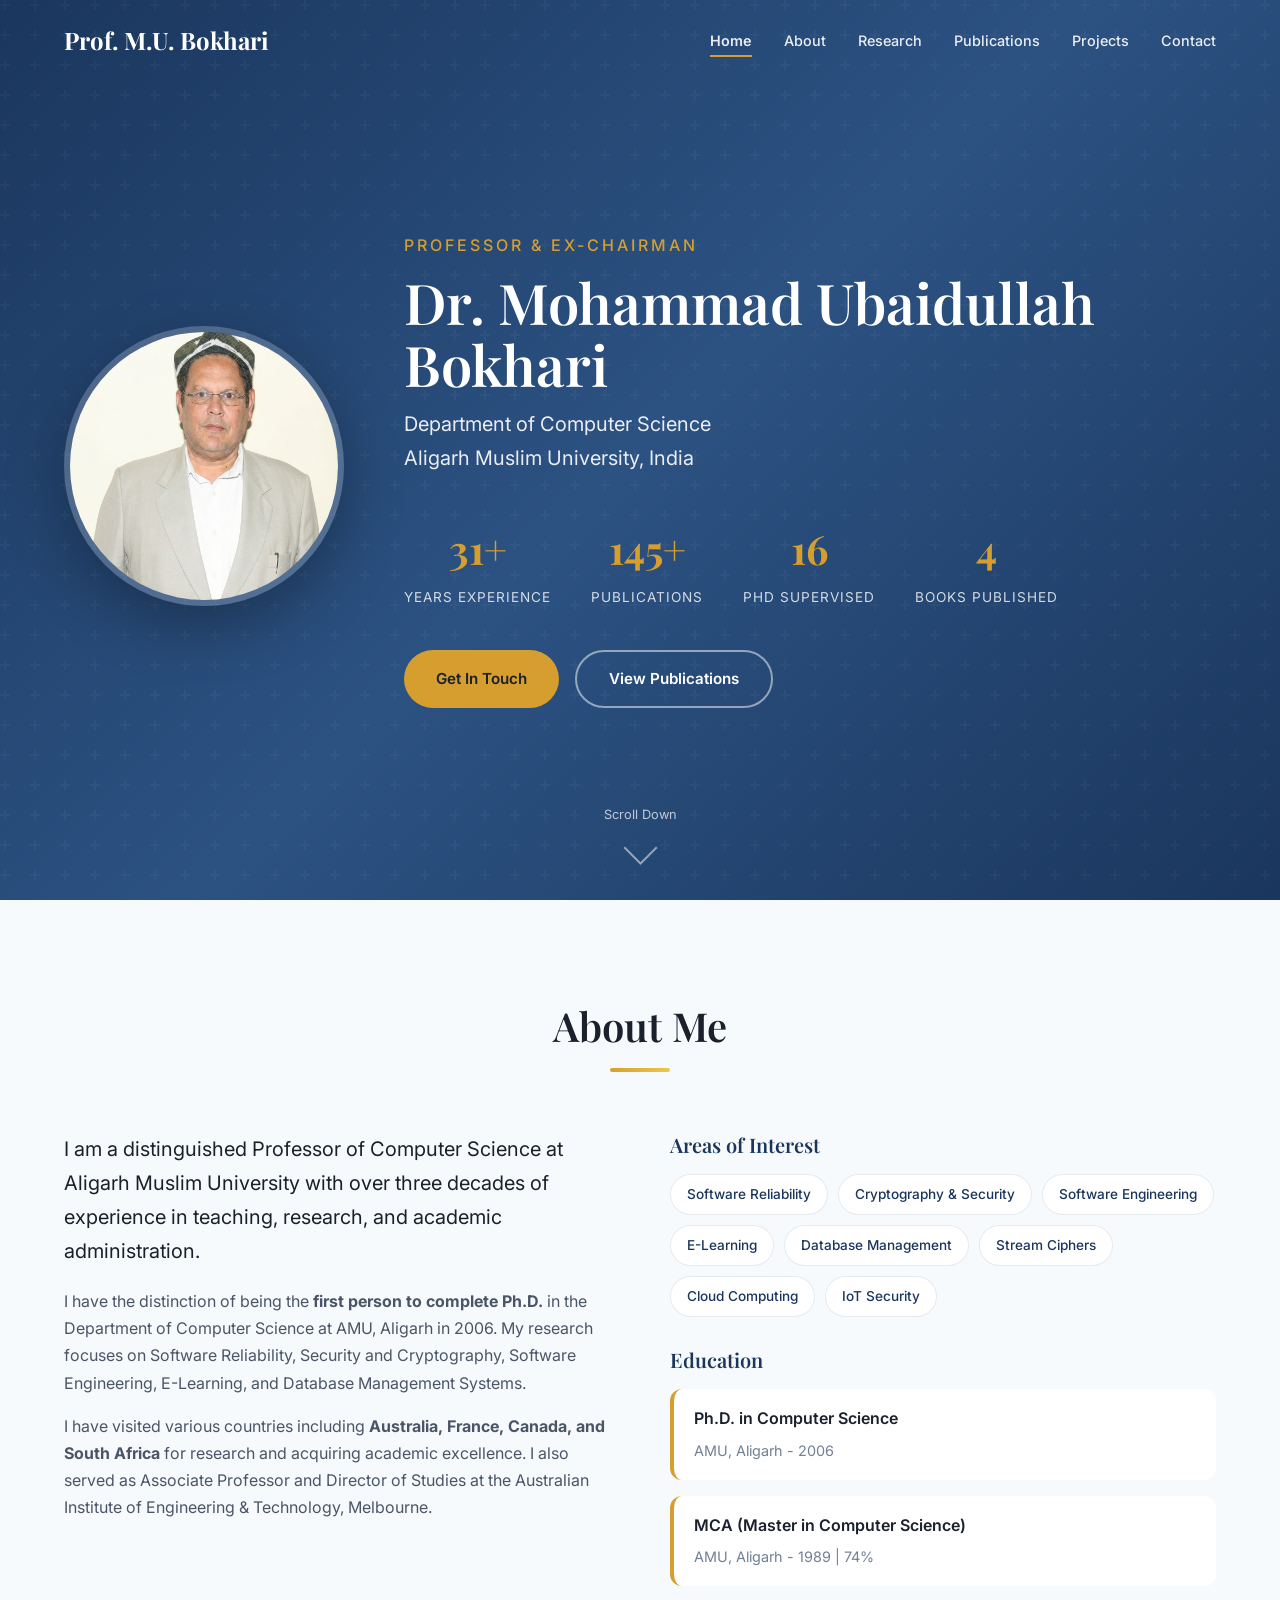
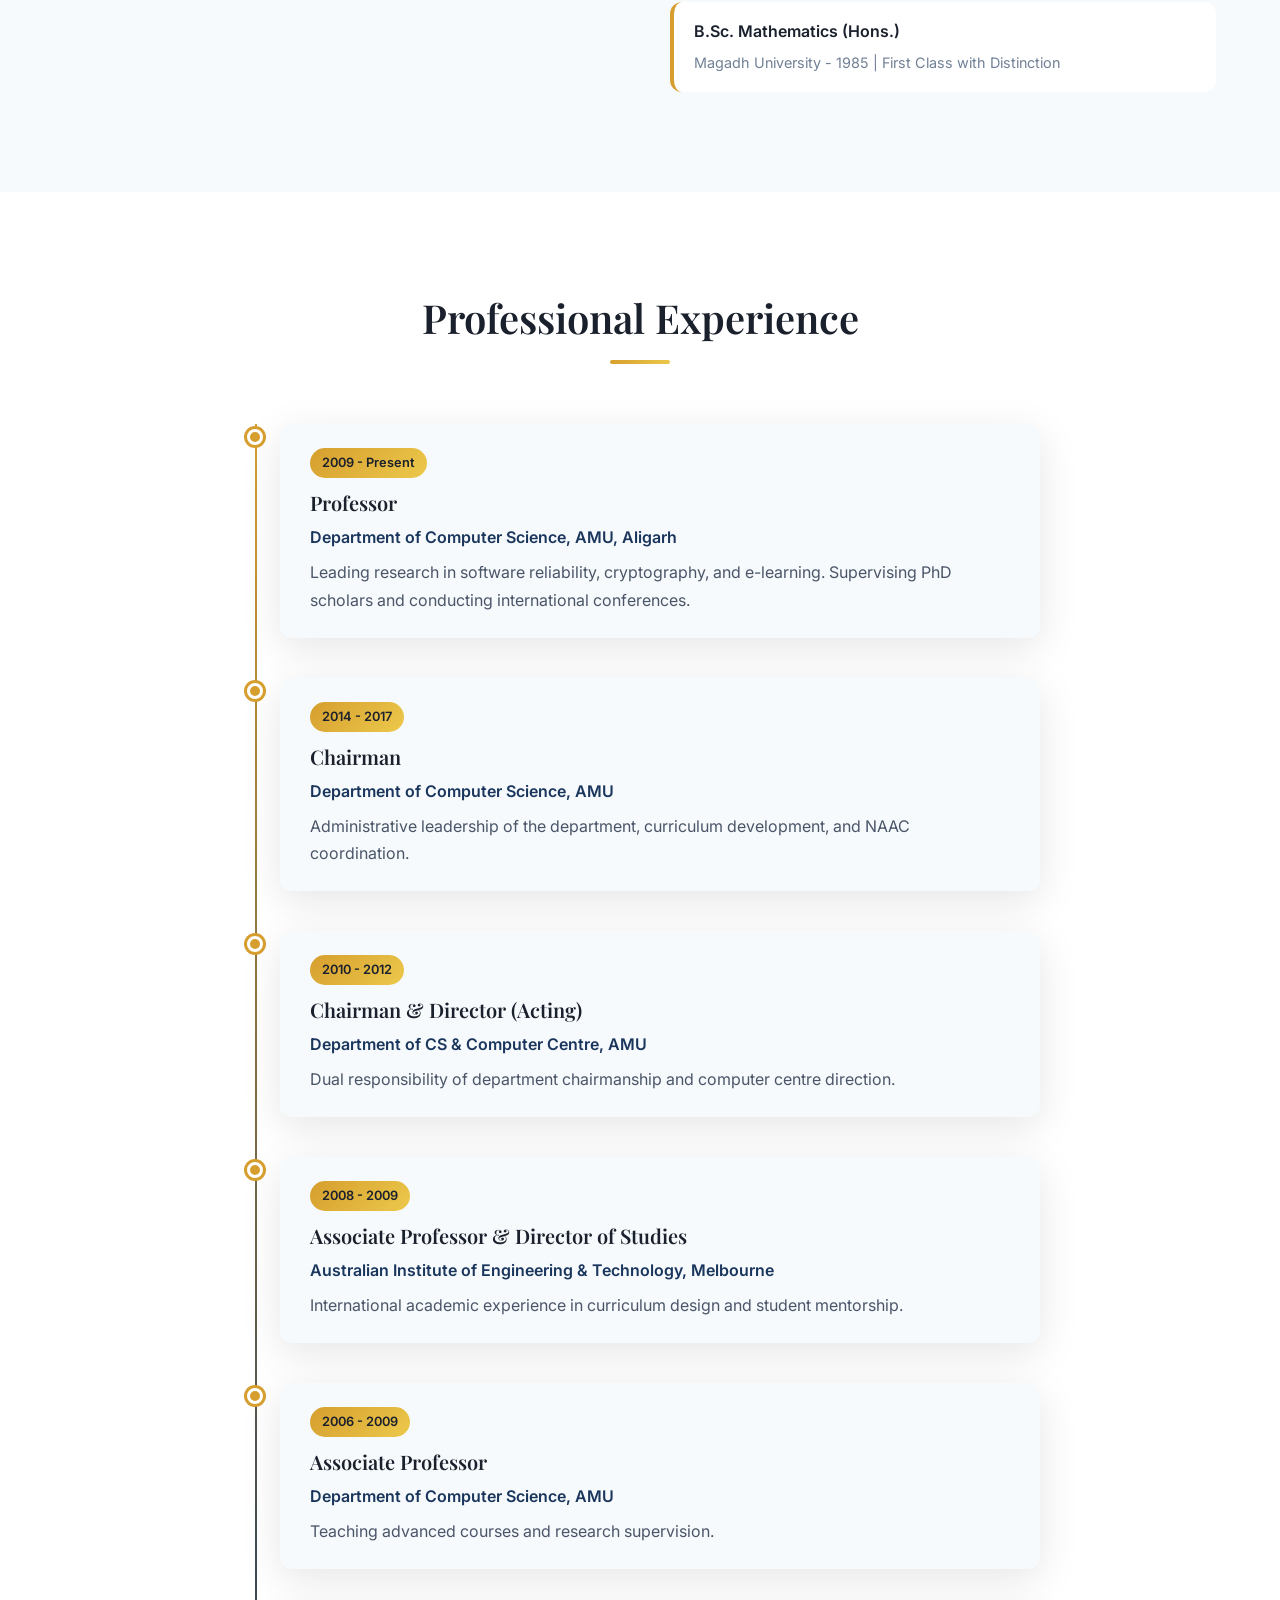
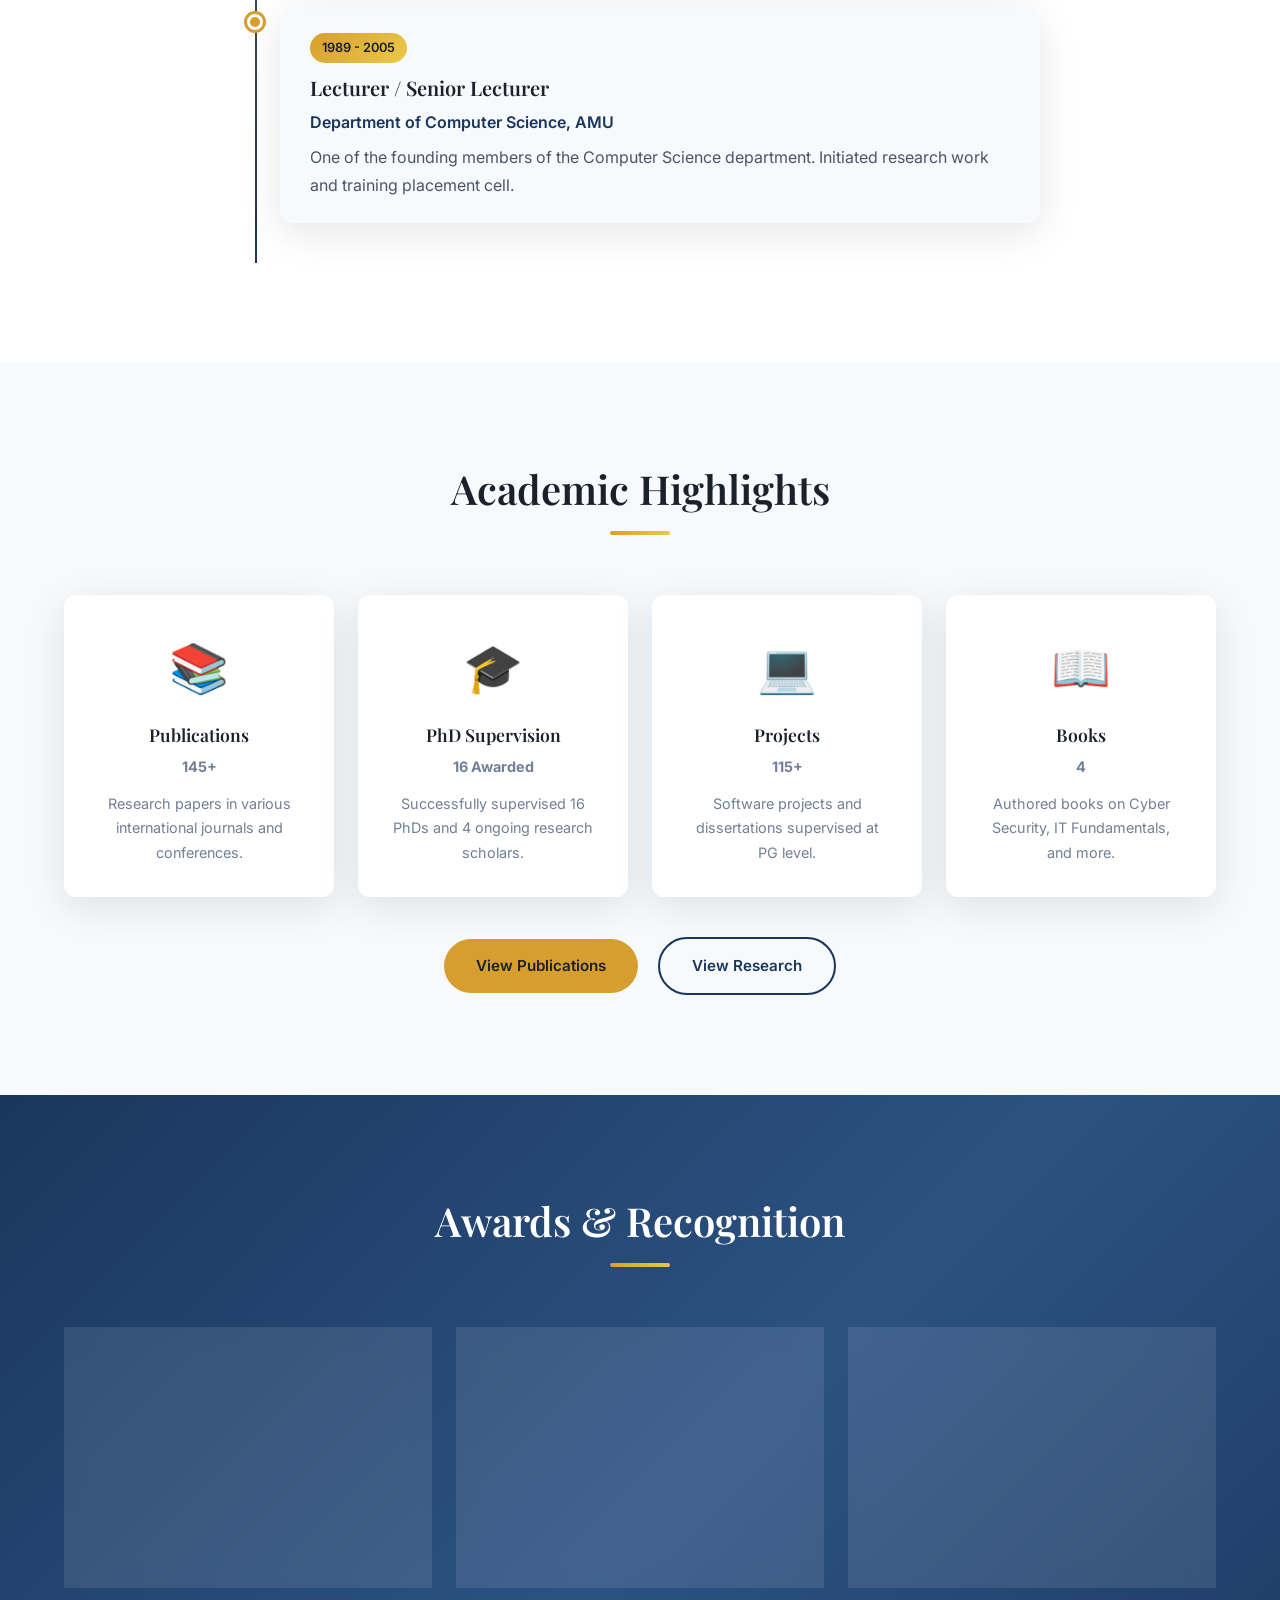
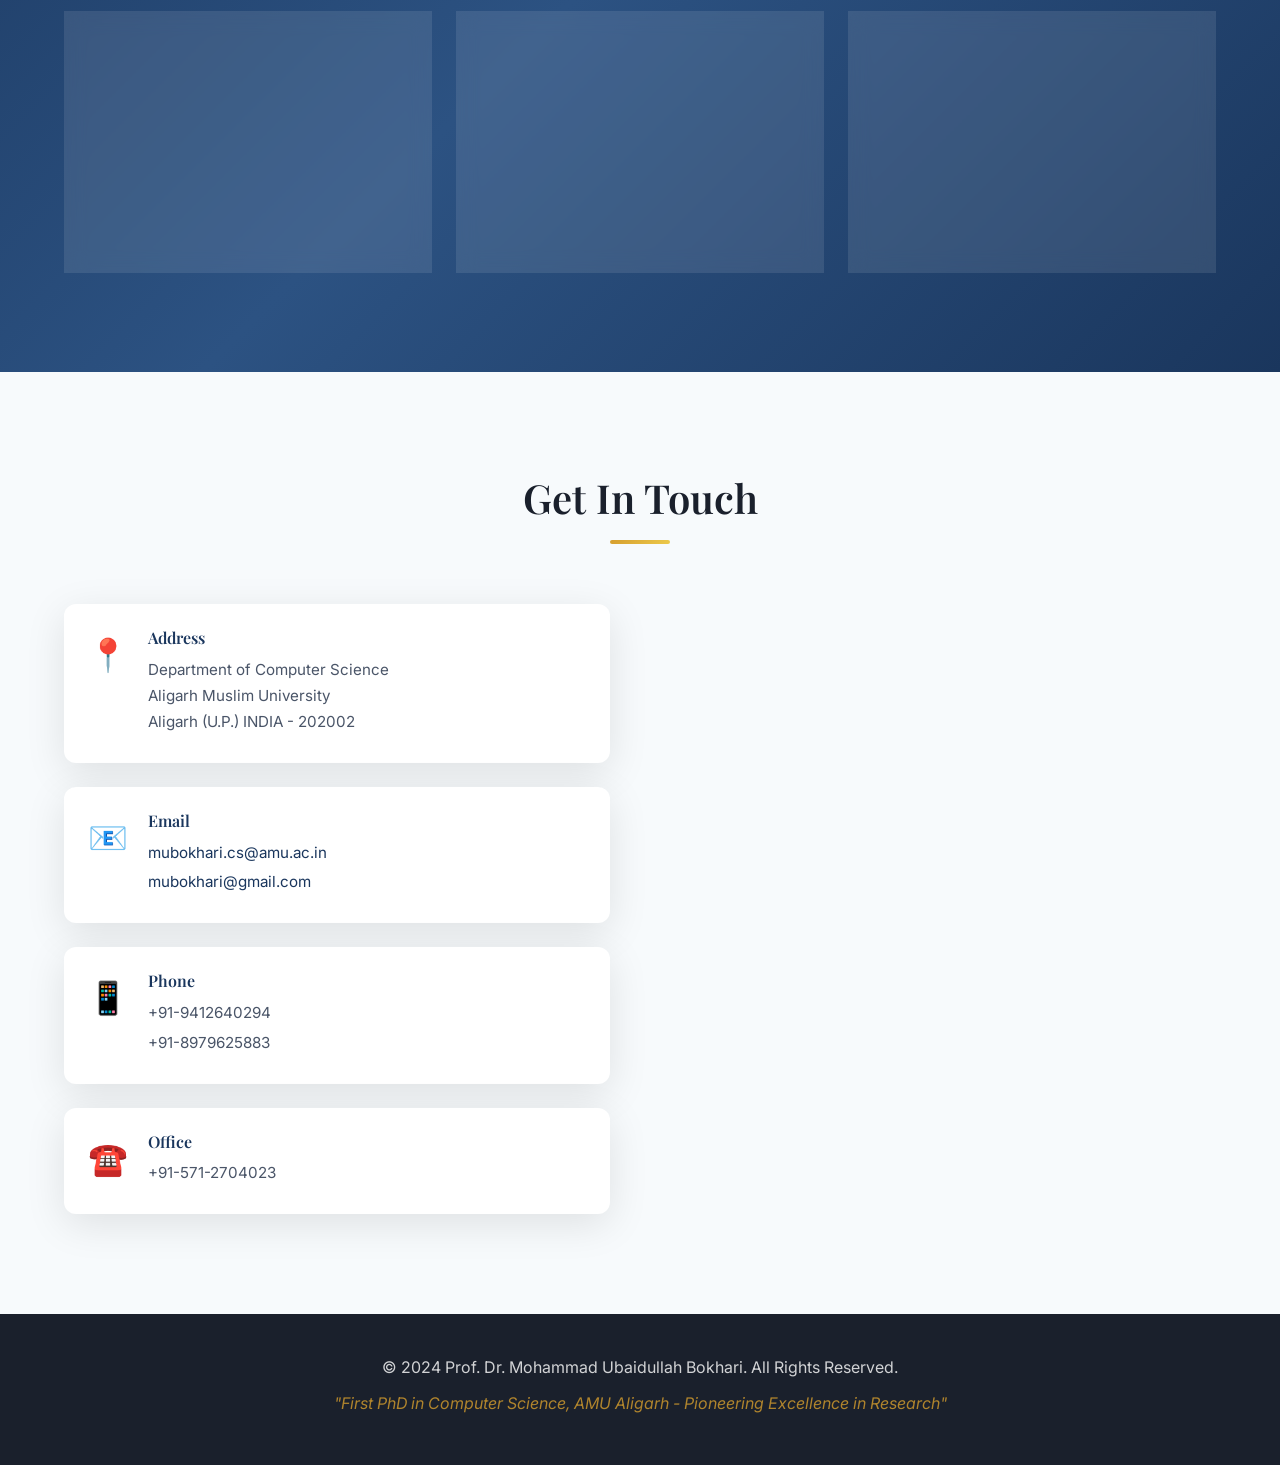
==== index.html @ 4b9051bb "Portflio" ====
<!DOCTYPE html>
<html lang="en">

<head>
    <meta charset="UTF-8">
    <meta name="viewport" content="width=device-width, initial-scale=1.0">
    <title>Prof. Dr. Mohammad Ubaidullah Bokhari | Professor of Computer Science</title>
    <meta name="description"
        content="Portfolio of Prof. Dr. Mohammad Ubaidullah Bokhari - Professor at Department of Computer Science, AMU, Aligarh with 31+ years of experience in academia and research.">
    <link rel="preconnect" href="https://fonts.googleapis.com">
    <link rel="preconnect" href="https://fonts.gstatic.com" crossorigin>
    <link
        href="https://fonts.googleapis.com/css2?family=Playfair+Display:wght@400;600;700&family=Inter:wght@300;400;500;600&display=swap"
        rel="stylesheet">
    <link rel="stylesheet" href="style.css">
</head>

<body>
    <!-- Navigation -->
    <nav class="navbar">
        <div class="nav-container">
            <a href="#home" class="nav-logo">Prof. M.U. Bokhari</a>
            <button class="nav-toggle" aria-label="Toggle navigation">
                <span></span>
                <span></span>
                <span></span>
            </button>
            <ul class="nav-menu">
                <li><a href="#home" class="active">Home</a></li>
                <li><a href="#about">About</a></li>
                <li><a href="research.html">Research</a></li>
                <li><a href="publications.html">Publications</a></li>
                <li><a href="projects.html">Projects</a></li>
                <li><a href="#contact">Contact</a></li>
            </ul>
        </div>
    </nav>

    <!-- Hero Section -->
    <section id="home" class="hero">
        <div class="hero-bg"></div>
        <div class="hero-content">
            <div class="hero-image">
                <img src="profilepic.png" alt="Prof. Dr. Mohammad Ubaidullah Bokhari">
            </div>
            <div class="hero-text">
                <p class="hero-subtitle">Professor & Ex-Chairman</p>
                <h1 class="hero-title">Dr. Mohammad Ubaidullah Bokhari</h1>
                <p class="hero-position">Department of Computer Science<br>Aligarh Muslim University, India</p>
                <div class="hero-stats">
                    <div class="stat">
                        <span class="stat-number">31+</span>
                        <span class="stat-label">Years Experience</span>
                    </div>
                    <div class="stat">
                        <span class="stat-number">145+</span>
                        <span class="stat-label">Publications</span>
                    </div>
                    <div class="stat">
                        <span class="stat-number">16</span>
                        <span class="stat-label">PhD Supervised</span>
                    </div>
                    <div class="stat">
                        <span class="stat-number">4</span>
                        <span class="stat-label">Books Published</span>
                    </div>
                </div>
                <div class="hero-buttons">
                    <a href="#contact" class="btn btn-primary">Get In Touch</a>
                    <a href="publications.html" class="btn btn-secondary">View Publications</a>
                </div>
            </div>
        </div>
        <div class="scroll-indicator">
            <span>Scroll Down</span>
            <div class="scroll-arrow"></div>
        </div>
    </section>

    <!-- About Section -->
    <section id="about" class="section about">
        <div class="container">
            <h2 class="section-title">About Me</h2>
            <div class="about-content">
                <div class="about-text">
                    <p class="lead">I am a distinguished Professor of Computer Science at Aligarh Muslim University with
                        over three decades of experience in teaching, research, and academic administration.</p>
                    <p>I have the distinction of being the <strong>first person to complete Ph.D.</strong> in the
                        Department of Computer Science at AMU, Aligarh in 2006. My research focuses on Software
                        Reliability, Security and Cryptography, Software Engineering, E-Learning, and Database
                        Management Systems.</p>
                    <p>I have visited various countries including <strong>Australia, France, Canada, and South
                            Africa</strong> for research and acquiring academic excellence. I also served as Associate
                        Professor and Director of Studies at the Australian Institute of Engineering & Technology,
                        Melbourne.</p>
                </div>
                <div class="about-details">
                    <h3>Areas of Interest</h3>
                    <div class="interests">
                        <span class="interest-tag">Software Reliability</span>
                        <span class="interest-tag">Cryptography & Security</span>
                        <span class="interest-tag">Software Engineering</span>
                        <span class="interest-tag">E-Learning</span>
                        <span class="interest-tag">Database Management</span>
                        <span class="interest-tag">Stream Ciphers</span>
                        <span class="interest-tag">Cloud Computing</span>
                        <span class="interest-tag">IoT Security</span>
                    </div>
                    <h3>Education</h3>
                    <div class="education-list">
                        <div class="education-item">
                            <span class="degree">Ph.D. in Computer Science</span>
                            <span class="institution">AMU, Aligarh - 2006</span>
                        </div>
                        <div class="education-item">
                            <span class="degree">MCA (Master in Computer Science)</span>
                            <span class="institution">AMU, Aligarh - 1989 | 74%</span>
                        </div>
                        <div class="education-item">
                            <span class="degree">B.Sc. Mathematics (Hons.)</span>
                            <span class="institution">Magadh University - 1985 | First Class with Distinction</span>
                        </div>
                    </div>
                </div>
            </div>
        </div>
    </section>

    <!-- Experience Section -->
    <section id="experience" class="section experience">
        <div class="container">
            <h2 class="section-title">Professional Experience</h2>
            <div class="timeline">
                <div class="timeline-item">
                    <div class="timeline-marker"></div>
                    <div class="timeline-content">
                        <span class="timeline-date">2009 - Present</span>
                        <h3>Professor</h3>
                        <p class="timeline-place">Department of Computer Science, AMU, Aligarh</p>
                        <p>Leading research in software reliability, cryptography, and e-learning. Supervising PhD
                            scholars and conducting international conferences.</p>
                    </div>
                </div>
                <div class="timeline-item">
                    <div class="timeline-marker"></div>
                    <div class="timeline-content">
                        <span class="timeline-date">2014 - 2017</span>
                        <h3>Chairman</h3>
                        <p class="timeline-place">Department of Computer Science, AMU</p>
                        <p>Administrative leadership of the department, curriculum development, and NAAC coordination.
                        </p>
                    </div>
                </div>
                <div class="timeline-item">
                    <div class="timeline-marker"></div>
                    <div class="timeline-content">
                        <span class="timeline-date">2010 - 2012</span>
                        <h3>Chairman & Director (Acting)</h3>
                        <p class="timeline-place">Department of CS & Computer Centre, AMU</p>
                        <p>Dual responsibility of department chairmanship and computer centre direction.</p>
                    </div>
                </div>
                <div class="timeline-item">
                    <div class="timeline-marker"></div>
                    <div class="timeline-content">
                        <span class="timeline-date">2008 - 2009</span>
                        <h3>Associate Professor & Director of Studies</h3>
                        <p class="timeline-place">Australian Institute of Engineering & Technology, Melbourne</p>
                        <p>International academic experience in curriculum design and student mentorship.</p>
                    </div>
                </div>
                <div class="timeline-item">
                    <div class="timeline-marker"></div>
                    <div class="timeline-content">
                        <span class="timeline-date">2006 - 2009</span>
                        <h3>Associate Professor</h3>
                        <p class="timeline-place">Department of Computer Science, AMU</p>
                        <p>Teaching advanced courses and research supervision.</p>
                    </div>
                </div>
                <div class="timeline-item">
                    <div class="timeline-marker"></div>
                    <div class="timeline-content">
                        <span class="timeline-date">1989 - 2005</span>
                        <h3>Lecturer / Senior Lecturer</h3>
                        <p class="timeline-place">Department of Computer Science, AMU</p>
                        <p>One of the founding members of the Computer Science department. Initiated research work and
                            training placement cell.</p>
                    </div>
                </div>
            </div>
        </div>
    </section>

    <!-- Highlights Section (Replaces full Research/Publications) -->
    <section class="section" style="background: var(--light);">
        <div class="container">
            <h2 class="section-title">Academic Highlights</h2>
            <div class="research-grid">
                <a href="publications.html" class="research-card">
                    <div class="research-icon">📚</div>
                    <h3>Publications</h3>
                    <p class="research-number">145+</p>
                    <p>Research papers in various international journals and conferences.</p>
                </a>
                <a href="research.html" class="research-card">
                    <div class="research-icon">🎓</div>
                    <h3>PhD Supervision</h3>
                    <p class="research-number">16 Awarded</p>
                    <p>Successfully supervised 16 PhDs and 4 ongoing research scholars.</p>
                </a>
                <a href="projects.html" class="research-card">
                    <div class="research-icon">💻</div>
                    <h3>Projects</h3>
                    <p class="research-number">115+</p>
                    <p>Software projects and dissertations supervised at PG level.</p>
                </a>
                <a href="publications.html" class="research-card">
                    <div class="research-icon">📖</div>
                    <h3>Books</h3>
                    <p class="research-number">4</p>
                    <p>Authored books on Cyber Security, IT Fundamentals, and more.</p>
                </a>
            </div>
            <div style="text-align: center; margin-top: 40px;">
                <a href="publications.html" class="btn btn-primary" style="margin-right: 16px;">View Publications</a>
                <a href="research.html" class="btn btn-secondary"
                    style="color: var(--primary); border-color: var(--primary);">View Research</a>
            </div>
        </div>
    </section>

    <!-- Awards Section -->
    <section id="awards" class="section awards">
        <div class="container">
            <h2 class="section-title">Awards & Recognition</h2>
            <div class="awards-grid">
                <div class="award-card">
                    <div class="award-icon">🏆</div>
                    <h3>Named Fellowship Award</h3>
                    <p>BVICAM, New Delhi</p>
                    <span class="award-year">2017-2018</span>
                </div>
                <div class="award-card">
                    <div class="award-icon">⭐</div>
                    <h3>Significant Contribution Award</h3>
                    <p>Computer Society of India</p>
                    <span class="award-year">2014-2015</span>
                </div>
                <div class="award-card">
                    <div class="award-icon">🎖️</div>
                    <h3>Chapter Patron Award</h3>
                    <p>Computer Society of India</p>
                    <span class="award-year">2013-2014</span>
                </div>
                <div class="award-card">
                    <div class="award-icon">🎓</div>
                    <h3>Australian Postgraduate Award</h3>
                    <p>Industry Scheme Scholarship</p>
                    <span class="award-year">2004</span>
                </div>
                <div class="award-card">
                    <div class="award-icon">📜</div>
                    <h3>UGC Scholarship</h3>
                    <p>University Grant Commission</p>
                    <span class="award-year">1988-1989</span>
                </div>
                <div class="award-card">
                    <div class="award-icon">🏅</div>
                    <h3>Bihar Govt. Merit Scholarship</h3>
                    <p>State Government</p>
                    <span class="award-year">1980-1984</span>
                </div>
            </div>
        </div>
    </section>

    <!-- Contact Section -->
    <section id="contact" class="section contact">
        <div class="container">
            <h2 class="section-title">Get In Touch</h2>
            <div class="contact-content">
                <div class="contact-info">
                    <div class="contact-item">
                        <div class="contact-icon">📍</div>
                        <div class="contact-details">
                            <h4>Address</h4>
                            <p>Department of Computer Science<br>Aligarh Muslim University<br>Aligarh (U.P.) INDIA -
                                202002</p>
                        </div>
                    </div>
                    <div class="contact-item">
                        <div class="contact-icon">📧</div>
                        <div class="contact-details">
                            <h4>Email</h4>
                            <p><a href="mailto:mubokhari.cs@amu.ac.in">mubokhari.cs@amu.ac.in</a></p>
                            <p><a href="mailto:mubokhari@gmail.com">mubokhari@gmail.com</a></p>
                        </div>
                    </div>
                    <div class="contact-item">
                        <div class="contact-icon">📱</div>
                        <div class="contact-details">
                            <h4>Phone</h4>
                            <p>+91-9412640294</p>
                            <p>+91-8979625883</p>
                        </div>
                    </div>
                    <div class="contact-item">
                        <div class="contact-icon">☎️</div>
                        <div class="contact-details">
                            <h4>Office</h4>
                            <p>+91-571-2704023</p>
                        </div>
                    </div>
                </div>
                <div class="contact-map">
                    <iframe
                        src="https://www.google.com/maps/embed?pb=!1m18!1m12!1m3!1d3526.0!2d78.0742!3d27.9137!2m3!1f0!2f0!3f0!3m2!1i1024!2i768!4f13.1!3m3!1m2!1s0x3974a5a5a5a5a5a5%3A0x0!2sAligarh%20Muslim%20University!5e0!3m2!1sen!2sin!4v1234567890"
                        width="100%" height="300" style="border:0; border-radius: 12px;" allowfullscreen=""
                        loading="lazy">
                    </iframe>
                </div>
            </div>
        </div>
    </section>

    <!-- Footer -->
    <footer class="footer">
        <div class="container">
            <div class="footer-content">
                <p>&copy; 2024 Prof. Dr. Mohammad Ubaidullah Bokhari. All Rights Reserved.</p>
                <p class="footer-quote">"First PhD in Computer Science, AMU Aligarh - Pioneering Excellence in Research"
                </p>
            </div>
        </div>
    </footer>

    <script>
        // Mobile Navigation Toggle
        const navToggle = document.querySelector('.nav-toggle');
        const navMenu = document.querySelector('.nav-menu');

        navToggle.addEventListener('click', () => {
            navMenu.classList.toggle('active');
            navToggle.classList.toggle('active');
        });

        // Navbar scroll effect
        window.addEventListener('scroll', () => {
            const navbar = document.querySelector('.navbar');
            if (window.scrollY > 100) {
                navbar.classList.add('scrolled');
            } else {
                navbar.classList.remove('scrolled');
            }
        });

        // Smooth scroll for anchor links
        document.querySelectorAll('a[href^="#"]').forEach(anchor => {
            anchor.addEventListener('click', function (e) {
                e.preventDefault();
                const target = document.querySelector(this.getAttribute('href'));
                if (target) {
                    target.scrollIntoView({
                        behavior: 'smooth',
                        block: 'start'
                    });
                }
            });
        });

        // Animate elements on scroll
        const observerOptions = {
            threshold: 0.1,
            rootMargin: '0px 0px -50px 0px'
        };

        const observer = new IntersectionObserver((entries) => {
            entries.forEach(entry => {
                if (entry.isIntersecting) {
                    entry.target.classList.add('animate-in');
                }
            });
        }, observerOptions);

        document.querySelectorAll('.timeline-item, .research-card, .book-card, .award-card, .publication-item').forEach(el => {
            observer.observe(el);
        });
    </script>
</body>

</html>
---- style.css ----
/* ===== CSS Variables ===== */
:root {
    --primary: #1a365d;
    --primary-light: #2c5282;
    --accent: #d69e2e;
    --accent-light: #ecc94b;
    --dark: #1a202c;
    --dark-light: #2d3748;
    --text: #4a5568;
    --text-light: #718096;
    --light: #f7fafc;
    --white: #ffffff;
    --gradient: linear-gradient(135deg, #1a365d 0%, #2c5282 50%, #1a365d 100%);
    --gradient-gold: linear-gradient(135deg, #d69e2e 0%, #ecc94b 100%);
    --shadow: 0 10px 40px rgba(0, 0, 0, 0.1);
    --shadow-lg: 0 25px 50px rgba(0, 0, 0, 0.15);
    --radius: 12px;
    --transition: all 0.3s ease;
}

/* ===== Reset & Base ===== */
*,
*::before,
*::after {
    margin: 0;
    padding: 0;
    box-sizing: border-box;
}

html {
    scroll-behavior: smooth;
}

body {
    font-family: 'Inter', -apple-system, BlinkMacSystemFont, sans-serif;
    font-size: 16px;
    line-height: 1.7;
    color: var(--text);
    background: var(--white);
    overflow-x: hidden;
}

h1,
h2,
h3,
h4,
h5,
h6 {
    font-family: 'Playfair Display', Georgia, serif;
    font-weight: 600;
    color: var(--dark);
    line-height: 1.3;
}

a {
    text-decoration: none;
    color: inherit;
    transition: var(--transition);
}

img {
    max-width: 100%;
    height: auto;
}

.container {
    max-width: 1200px;
    margin: 0 auto;
    padding: 0 24px;
}

/* ===== Navigation ===== */
.navbar {
    position: fixed;
    top: 0;
    left: 0;
    right: 0;
    z-index: 1000;
    padding: 20px 0;
    transition: var(--transition);
}

.navbar.scrolled {
    background: rgba(255, 255, 255, 0.95);
    backdrop-filter: blur(10px);
    box-shadow: var(--shadow);
    padding: 12px 0;
}

.nav-container {
    max-width: 1200px;
    margin: 0 auto;
    padding: 0 24px;
    display: flex;
    justify-content: space-between;
    align-items: center;
}

.nav-logo {
    font-family: 'Playfair Display', serif;
    font-size: 1.5rem;
    font-weight: 700;
    color: var(--white);
    transition: var(--transition);
}

.navbar.scrolled .nav-logo {
    color: var(--primary);
}

.nav-menu {
    display: flex;
    gap: 32px;
    list-style: none;
}

.nav-menu a {
    font-size: 0.9rem;
    font-weight: 500;
    color: rgba(255, 255, 255, 0.9);
    position: relative;
    padding: 8px 0;
}

.navbar.scrolled .nav-menu a {
    color: var(--text);
}

.nav-menu a::after {
    content: '';
    position: absolute;
    bottom: 0;
    left: 0;
    width: 0;
    height: 2px;
    background: var(--accent);
    transition: var(--transition);
}

.nav-menu a:hover::after,
.nav-menu a.active::after {
    width: 100%;
}

.nav-menu a.active {
    font-weight: 600;
}

.navbar.scrolled .nav-menu a.active {
    color: var(--primary);
}


.nav-toggle {
    display: none;
    flex-direction: column;
    gap: 5px;
    background: none;
    border: none;
    cursor: pointer;
    padding: 5px;
}

.nav-toggle span {
    width: 25px;
    height: 2px;
    background: var(--white);
    transition: var(--transition);
}

.navbar.scrolled .nav-toggle span {
    background: var(--dark);
}

/* ===== Page Header ===== */
.page-header {
    background: var(--light);
    padding: 160px 0 80px;
    text-align: center;
    border-bottom: 1px solid rgba(0, 0, 0, 0.05);
}

.page-header .hero-title {
    color: var(--dark);
}

/* ===== Scholar Profile Card ===== */
.scholar-profile-card {
    background: var(--white);
    padding: 40px;
    border-radius: var(--radius);
    box-shadow: var(--shadow);
    display: flex;
    justify-content: space-between;
    align-items: center;
    gap: 30px;
    border: 1px solid rgba(0, 0, 0, 0.05);
    margin: 40px 0;
    flex-wrap: wrap;
}

.scholar-info h2 {
    font-size: 1.8rem;
    margin-bottom: 10px;
}

.scholar-info p {
    color: var(--text-light);
    font-size: 1.1rem;
}

/* ===== Scholars Table ===== */
.scholars-table-container {
    overflow-x: auto;
    background: var(--white);
    border-radius: var(--radius);
    box-shadow: var(--shadow);
    padding: 20px;
}

.scholars-table {
    width: 100%;
    border-collapse: collapse;
    min-width: 600px;
}

.scholars-table th,
.scholars-table td {
    padding: 16px 20px;
    text-align: left;
    border-bottom: 1px solid rgba(0, 0, 0, 0.05);
}

.scholars-table th {
    background: var(--light);
    font-family: 'Playfair Display', serif;
    font-weight: 600;
    color: var(--primary);
    font-size: 1.1rem;
}

.scholars-table tr:last-child td {
    border-bottom: none;
}

.scholars-table tr:hover {
    background: rgba(0, 0, 0, 0.01);
}

/* ===== Hero Section ===== */
.hero {
    min-height: 100vh;
    display: flex;
    align-items: center;
    justify-content: center;
    position: relative;
    background: var(--gradient);
    overflow: hidden;
}

.hero-bg {
    position: absolute;
    inset: 0;
    background: url("data:image/svg+xml,%3Csvg width='60' height='60' viewBox='0 0 60 60' xmlns='http://www.w3.org/2000/svg'%3E%3Cg fill='none' fill-rule='evenodd'%3E%3Cg fill='%23ffffff' fill-opacity='0.03'%3E%3Cpath d='M36 34v-4h-2v4h-4v2h4v4h2v-4h4v-2h-4zm0-30V0h-2v4h-4v2h4v4h2V6h4V4h-4zM6 34v-4H4v4H0v2h4v4h2v-4h4v-2H6zM6 4V0H4v4H0v2h4v4h2V6h4V4H6z'/%3E%3C/g%3E%3C/g%3E%3C/svg%3E");
}

.hero-content {
    display: flex;
    align-items: center;
    gap: 60px;
    max-width: 1200px;
    padding: 120px 24px 80px;
    position: relative;
    z-index: 1;
}

.hero-image {
    flex-shrink: 0;
}

.hero-image img {
    width: 280px;
    height: 280px;
    object-fit: cover;
    border-radius: 50%;
    border: 6px solid rgba(255, 255, 255, 0.2);
    box-shadow: 0 20px 60px rgba(0, 0, 0, 0.3);
}

.hero-text {
    color: var(--white);
}

.hero-subtitle {
    font-size: 1rem;
    text-transform: uppercase;
    letter-spacing: 3px;
    color: var(--accent);
    margin-bottom: 12px;
    font-weight: 500;
}

.hero-title {
    font-size: 3.5rem;
    color: var(--white);
    margin-bottom: 12px;
    line-height: 1.1;
}

.hero-position {
    font-size: 1.25rem;
    opacity: 0.9;
    margin-bottom: 40px;
}

.hero-stats {
    display: flex;
    gap: 40px;
    margin-bottom: 40px;
}

.stat {
    text-align: center;
}

.stat-number {
    display: block;
    font-size: 2.5rem;
    font-weight: 700;
    font-family: 'Playfair Display', serif;
    color: var(--accent);
}

.stat-label {
    font-size: 0.85rem;
    opacity: 0.8;
    text-transform: uppercase;
    letter-spacing: 1px;
}

.hero-buttons {
    display: flex;
    gap: 16px;
}

.btn {
    display: inline-flex;
    align-items: center;
    justify-content: center;
    padding: 14px 32px;
    font-size: 0.95rem;
    font-weight: 600;
    border-radius: 50px;
    transition: var(--transition);
    cursor: pointer;
    border: none;
}

.btn-primary {
    background: var(--accent);
    color: var(--dark);
}

.btn-primary:hover {
    background: var(--accent-light);
    transform: translateY(-2px);
    box-shadow: 0 10px 30px rgba(214, 158, 46, 0.4);
}

.btn-secondary {
    background: transparent;
    color: var(--white);
    border: 2px solid rgba(255, 255, 255, 0.5);
}

.btn-secondary:hover {
    background: var(--white);
    color: var(--primary);
    border-color: var(--white);
}

.scroll-indicator {
    position: absolute;
    bottom: 40px;
    left: 50%;
    transform: translateX(-50%);
    text-align: center;
    color: rgba(255, 255, 255, 0.7);
    font-size: 0.8rem;
}

.scroll-arrow {
    width: 24px;
    height: 24px;
    border-right: 2px solid rgba(255, 255, 255, 0.5);
    border-bottom: 2px solid rgba(255, 255, 255, 0.5);
    transform: rotate(45deg);
    margin: 10px auto 0;
    animation: bounce 2s infinite;
}

@keyframes bounce {

    0%,
    20%,
    50%,
    80%,
    100% {
        transform: translateY(0) rotate(45deg);
    }

    40% {
        transform: translateY(10px) rotate(45deg);
    }

    60% {
        transform: translateY(5px) rotate(45deg);
    }
}

/* ===== Sections ===== */
.section {
    padding: 100px 0;
}

.section-title {
    font-size: 2.5rem;
    text-align: center;
    margin-bottom: 60px;
    position: relative;
}

.section-title::after {
    content: '';
    display: block;
    width: 60px;
    height: 4px;
    background: var(--gradient-gold);
    margin: 16px auto 0;
    border-radius: 2px;
}

.subsection-title {
    font-size: 1.5rem;
    margin: 60px 0 30px;
    text-align: center;
}

/* ===== About Section ===== */
.about {
    background: var(--light);
}

.about-content {
    display: grid;
    grid-template-columns: 1fr 1fr;
    gap: 60px;
    align-items: start;
}

.about-text .lead {
    font-size: 1.25rem;
    color: var(--dark);
    margin-bottom: 20px;
}

.about-text p {
    margin-bottom: 16px;
}

.about-details h3 {
    font-size: 1.25rem;
    margin-bottom: 16px;
    color: var(--primary);
}

.interests {
    display: flex;
    flex-wrap: wrap;
    gap: 10px;
    margin-bottom: 30px;
}

.interest-tag {
    background: var(--white);
    padding: 8px 16px;
    border-radius: 50px;
    font-size: 0.85rem;
    font-weight: 500;
    color: var(--primary);
    border: 1px solid rgba(26, 54, 93, 0.1);
    transition: var(--transition);
}

.interest-tag:hover {
    background: var(--primary);
    color: var(--white);
}

.education-list {
    display: flex;
    flex-direction: column;
    gap: 16px;
}

.education-item {
    background: var(--white);
    padding: 16px 20px;
    border-radius: var(--radius);
    border-left: 4px solid var(--accent);
}

.education-item .degree {
    display: block;
    font-weight: 600;
    color: var(--dark);
    margin-bottom: 4px;
}

.education-item .institution {
    font-size: 0.9rem;
    color: var(--text-light);
}

/* ===== Experience Timeline ===== */
.experience {
    background: var(--white);
}

.timeline {
    position: relative;
    max-width: 800px;
    margin: 0 auto;
    padding-left: 40px;
}

.timeline::before {
    content: '';
    position: absolute;
    left: 15px;
    top: 0;
    bottom: 0;
    width: 2px;
    background: linear-gradient(to bottom, var(--accent), var(--primary));
}

.timeline-item {
    position: relative;
    padding-bottom: 40px;
    opacity: 0;
    transform: translateY(30px);
    transition: all 0.6s ease;
}

.timeline-item.animate-in {
    opacity: 1;
    transform: translateY(0);
}

.timeline-marker {
    position: absolute;
    left: -33px;
    top: 5px;
    width: 16px;
    height: 16px;
    background: var(--accent);
    border-radius: 50%;
    border: 3px solid var(--white);
    box-shadow: 0 0 0 3px var(--accent);
}

.timeline-content {
    background: var(--light);
    padding: 24px 30px;
    border-radius: var(--radius);
    box-shadow: var(--shadow);
}

.timeline-date {
    display: inline-block;
    background: var(--gradient-gold);
    color: var(--dark);
    padding: 4px 12px;
    border-radius: 20px;
    font-size: 0.8rem;
    font-weight: 600;
    margin-bottom: 12px;
}

.timeline-content h3 {
    font-size: 1.25rem;
    margin-bottom: 8px;
}

.timeline-place {
    font-weight: 600;
    color: var(--primary);
    margin-bottom: 8px;
}

/* ===== Research Section ===== */
.research {
    background: var(--light);
}

.research-grid {
    display: grid;
    grid-template-columns: repeat(4, 1fr);
    gap: 24px;
}

.research-card {
    background: var(--white);
    padding: 32px;
    border-radius: var(--radius);
    text-align: center;
    box-shadow: var(--shadow);
    transition: var(--transition);
    opacity: 0;
    transform: translateY(30px);
}

.research-card.animate-in {
    opacity: 1;
    transform: translateY(0);
}

.research-card:hover {
    transform: translateY(-10px);
    box-shadow: var(--shadow-lg);
}

.research-icon {
    font-size: 3rem;
    margin-bottom: 16px;
}

.research-card h3 {
    font-size: 1.1rem;
    margin-bottom: 8px;
}

.research-number {
    font-size: 1.25rem;
    font-weight: 700;
    color: var(--accent);
    margin-bottom: 12px;
}

.research-card p {
    font-size: 0.9rem;
    color: var(--text-light);
}

/* Books Grid */
.books-grid {
    display: grid;
    grid-template-columns: repeat(4, 1fr);
    gap: 24px;
}

.book-card {
    background: var(--white);
    border-radius: var(--radius);
    overflow: hidden;
    box-shadow: var(--shadow);
    display: flex;
    transition: var(--transition);
    opacity: 0;
    transform: translateY(30px);
}

.book-card.animate-in {
    opacity: 1;
    transform: translateY(0);
}

.book-card:hover {
    transform: translateY(-5px) rotate(-1deg);
}

.book-spine {
    width: 15px;
    background: var(--gradient);
    flex-shrink: 0;
}

.book-content {
    padding: 20px;
}

.book-content h4 {
    font-size: 1rem;
    margin-bottom: 8px;
    line-height: 1.4;
}

.book-content .publisher {
    font-size: 0.85rem;
    color: var(--accent);
    font-weight: 600;
}

.book-content .isbn {
    font-size: 0.8rem;
    color: var(--text-light);
    margin-top: 4px;
}

/* Scholars Grid */
.scholars-grid {
    display: grid;
    grid-template-columns: repeat(2, 1fr);
    gap: 16px;
}

.scholar-item {
    background: var(--white);
    padding: 20px;
    border-radius: var(--radius);
    display: flex;
    flex-wrap: wrap;
    justify-content: space-between;
    align-items: center;
    gap: 10px;
    box-shadow: var(--shadow);
    border: 1px solid rgba(0, 0, 0, 0.05);
}

.scholar-name {
    font-weight: 600;
    color: var(--dark);
}

.scholar-topic {
    font-size: 0.85rem;
    color: var(--text-light);
    flex: 1;
}

.scholar-year {
    background: var(--accent);
    color: var(--dark);
    padding: 4px 12px;
    border-radius: 20px;
    font-size: 0.8rem;
    font-weight: 600;
}

/* ===== Publications Section ===== */
.publications {
    background: var(--white);
}

.pub-stats {
    display: grid;
    grid-template-columns: repeat(4, 1fr);
    gap: 24px;
    margin-bottom: 60px;
    text-align: center;
}

.pub-stat {
    padding: 30px;
    background: var(--gradient);
    border-radius: var(--radius);
    color: var(--white);
}

.pub-number {
    display: block;
    font-size: 3rem;
    font-weight: 700;
    font-family: 'Playfair Display', serif;
}

.pub-label {
    font-size: 0.9rem;
    opacity: 0.9;
}

.publications-list {
    max-width: 900px;
    margin: 0 auto;
}

.publication-item {
    display: flex;
    gap: 24px;
    padding: 24px;
    background: var(--light);
    border-radius: var(--radius);
    margin-bottom: 16px;
    opacity: 0;
    transform: translateX(-30px);
    transition: all 0.5s ease;
    border: 1px solid rgba(0, 0, 0, 0.05);
}

.publication-item.animate-in {
    opacity: 1;
    transform: translateX(0);
}

.pub-year {
    flex-shrink: 0;
    width: 60px;
    height: 60px;
    background: var(--gradient-gold);
    border-radius: 50%;
    display: flex;
    align-items: center;
    justify-content: center;
    font-weight: 700;
    color: var(--dark);
}

.pub-details h4 {
    font-size: 1rem;
    margin-bottom: 8px;
    font-family: 'Inter', sans-serif;
    font-weight: 600;
}

.pub-details p {
    font-size: 0.9rem;
    color: var(--text-light);
}

.journals-grid {
    display: grid;
    grid-template-columns: repeat(2, 1fr);
    gap: 24px;
}

.journal-card {
    background: var(--light);
    padding: 30px;
    border-radius: var(--radius);
}

.journal-card h4 {
    font-size: 1.1rem;
    margin-bottom: 16px;
    color: var(--primary);
}

.journal-card ul {
    list-style: none;
}

.journal-card li {
    padding: 8px 0;
    border-bottom: 1px solid rgba(0, 0, 0, 0.05);
    font-size: 0.9rem;
}

.journal-card li:last-child {
    border-bottom: none;
}

/* ===== Awards Section ===== */
.awards {
    background: var(--gradient);
    color: var(--white);
}

.awards .section-title {
    color: var(--white);
}

.awards-grid {
    display: grid;
    grid-template-columns: repeat(3, 1fr);
    gap: 24px;
}

.award-card {
    background: rgba(255, 255, 255, 0.1);
    backdrop-filter: blur(10px);
    padding: 32px;
    border-radius: var(--radius);
    text-align: center;
    border: 1px solid rgba(255, 255, 255, 0.2);
    transition: var(--transition);
    opacity: 0;
    transform: scale(0.9);
}

.award-card.animate-in {
    opacity: 1;
    transform: scale(1);
}

.award-card:hover {
    background: rgba(255, 255, 255, 0.2);
    transform: translateY(-5px);
}

.award-icon {
    font-size: 3rem;
    margin-bottom: 16px;
}

.award-card h3 {
    font-size: 1.1rem;
    color: var(--white);
    margin-bottom: 8px;
}

.award-card p {
    font-size: 0.9rem;
    opacity: 0.8;
}

.award-year {
    display: inline-block;
    background: var(--accent);
    color: var(--dark);
    padding: 4px 16px;
    border-radius: 20px;
    font-size: 0.8rem;
    font-weight: 600;
    margin-top: 12px;
}

/* ===== Contact Section ===== */
.contact {
    background: var(--light);
}

.contact-content {
    display: grid;
    grid-template-columns: 1fr 1fr;
    gap: 60px;
}

.contact-info {
    display: flex;
    flex-direction: column;
    gap: 24px;
}

.contact-item {
    display: flex;
    gap: 20px;
    align-items: flex-start;
    background: var(--white);
    padding: 24px;
    border-radius: var(--radius);
    box-shadow: var(--shadow);
}

.contact-icon {
    font-size: 2rem;
    flex-shrink: 0;
}

.contact-details h4 {
    font-size: 1rem;
    margin-bottom: 8px;
    color: var(--primary);
}

.contact-details p {
    font-size: 0.95rem;
    margin-bottom: 4px;
}

.contact-details a {
    color: var(--primary);
}

.contact-details a:hover {
    color: var(--accent);
}

/* ===== Footer ===== */
.footer {
    background: var(--dark);
    color: var(--white);
    padding: 40px 0;
    text-align: center;
}

.footer-content p {
    opacity: 0.8;
    margin-bottom: 8px;
}

.footer-quote {
    font-style: italic;
    color: var(--accent);
}

/* ===== Responsive Design ===== */
@media (max-width: 1024px) {

    .research-grid,
    .books-grid,
    .pub-stats {
        grid-template-columns: repeat(2, 1fr);
    }

    .awards-grid {
        grid-template-columns: repeat(2, 1fr);
    }
}

@media (max-width: 768px) {
    .nav-menu {
        position: fixed;
        top: 0;
        right: -100%;
        width: 280px;
        height: 100vh;
        background: var(--dark);
        flex-direction: column;
        padding: 100px 40px;
        gap: 20px;
        transition: var(--transition);
    }

    .nav-menu.active {
        right: 0;
    }

    .nav-menu a {
        color: var(--white) !important;
        font-size: 1.1rem;
    }

    .nav-toggle {
        display: flex;
        z-index: 1001;
    }

    .nav-toggle.active span:nth-child(1) {
        transform: rotate(45deg) translate(5px, 5px);
    }

    .nav-toggle.active span:nth-child(2) {
        opacity: 0;
    }

    .nav-toggle.active span:nth-child(3) {
        transform: rotate(-45deg) translate(5px, -5px);
    }

    .hero-content {
        flex-direction: column;
        text-align: center;
        padding-top: 140px;
    }

    .hero-title {
        font-size: 2.5rem;
    }

    .hero-stats {
        justify-content: center;
        flex-wrap: wrap;
        gap: 24px;
    }

    .hero-buttons {
        justify-content: center;
    }

    .about-content,
    .contact-content {
        grid-template-columns: 1fr;
    }

    .research-grid,
    .books-grid,
    .pub-stats,
    .scholars-grid,
    .journals-grid {
        grid-template-columns: 1fr;
    }

    .awards-grid {
        grid-template-columns: 1fr;
    }

    .section {
        padding: 60px 0;
    }

    .section-title {
        font-size: 2rem;
    }

    .timeline {
        padding-left: 30px;
    }

    .timeline::before {
        left: 10px;
    }

    .timeline-marker {
        left: -27px;
    }

    .scholar-profile-card {
        flex-direction: column;
        text-align: center;
    }

    .scholars-table {
        min-width: unset;
    }

    .scholars-table th,
    .scholars-table td {
        font-size: 0.9rem;
        padding: 12px;
    }
}

@media (max-width: 480px) {
    .hero-image img {
        width: 200px;
        height: 200px;
    }

    .hero-title {
        font-size: 2rem;
    }

    .stat-number {
        font-size: 2rem;
    }

    .btn {
        padding: 12px 24px;
        font-size: 0.9rem;
    }

    .publication-item {
        flex-direction: column;
        align-items: flex-start;
    }

    .scholar-item {
        flex-direction: column;
        align-items: flex-start;
    }

    .scholars-table-container {
        padding: 10px;
    }
}

/* ===== Animation Classes ===== */
.animate-in {
    animation: fadeInUp 0.6s ease forwards;
}

@keyframes fadeInUp {
    from {
        opacity: 0;
        transform: translateY(30px);
    }

    to {
        opacity: 1;
        transform: translateY(0);
    }
}
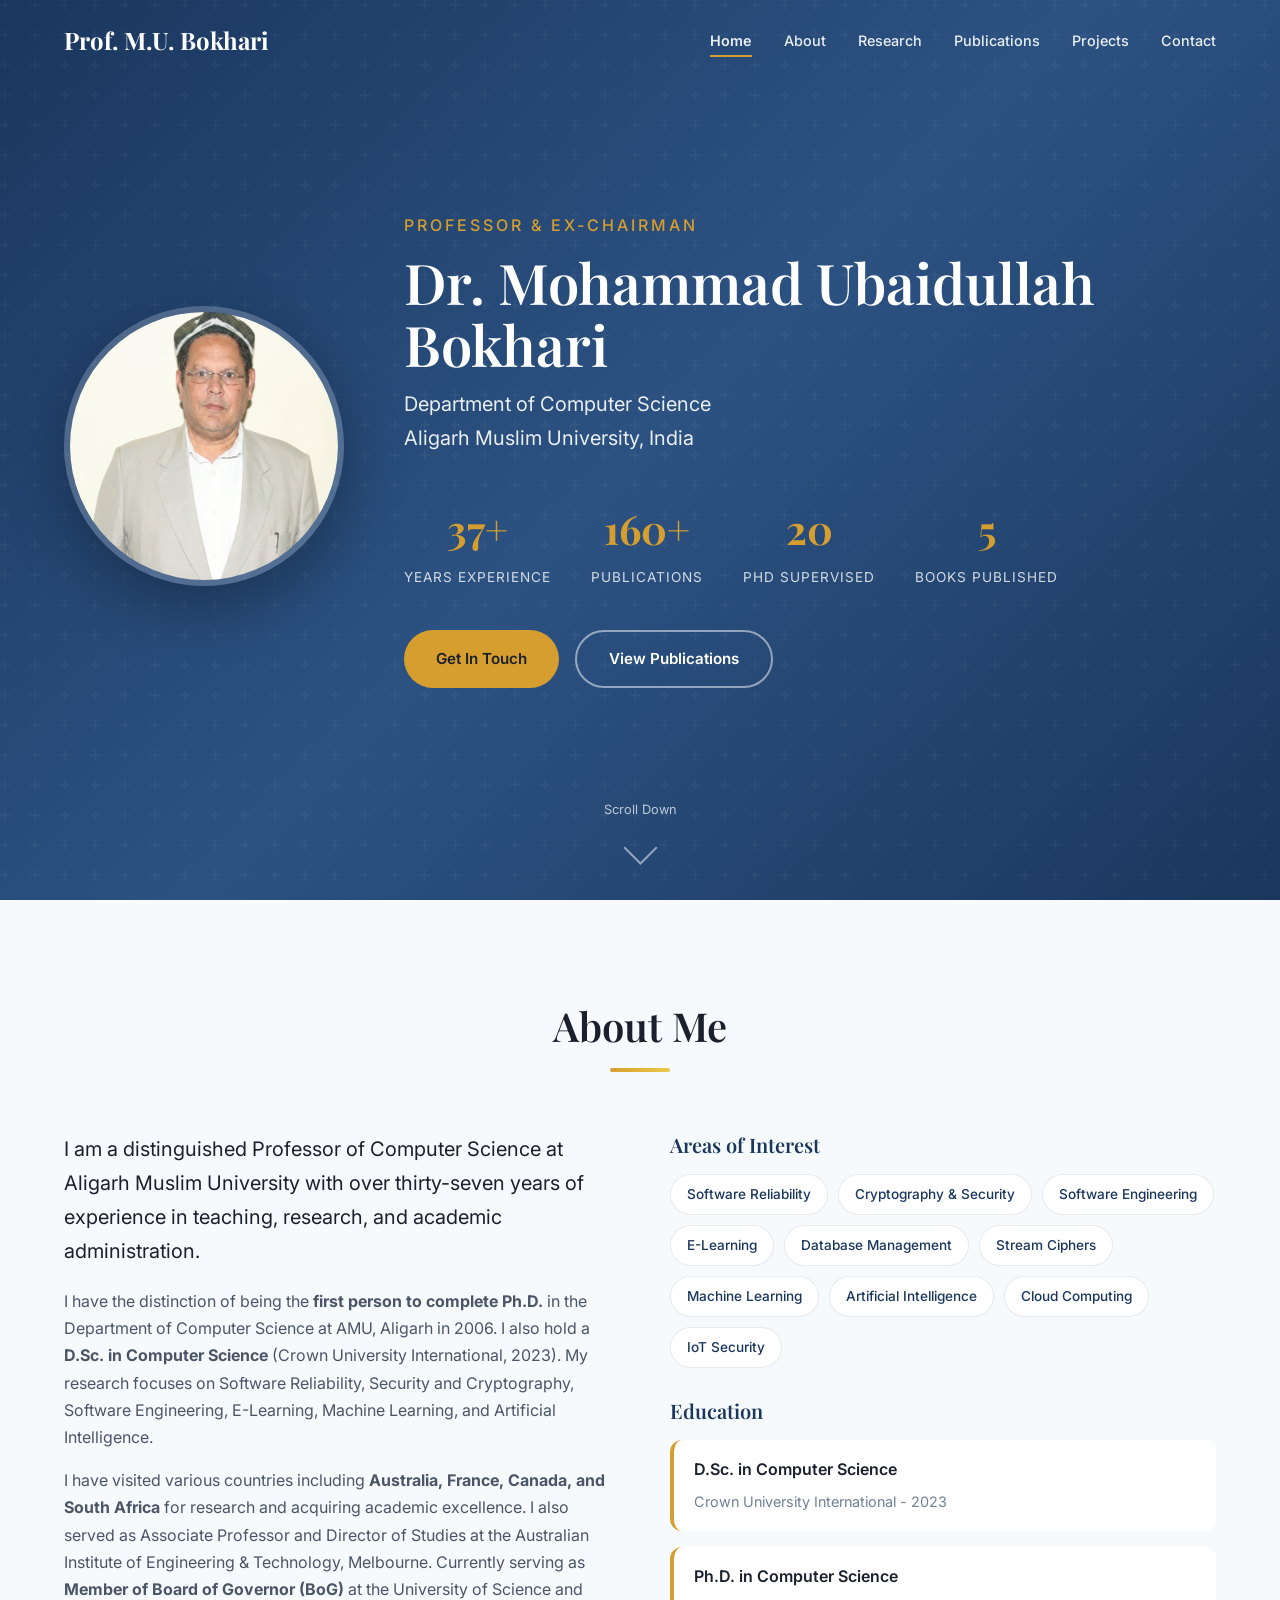
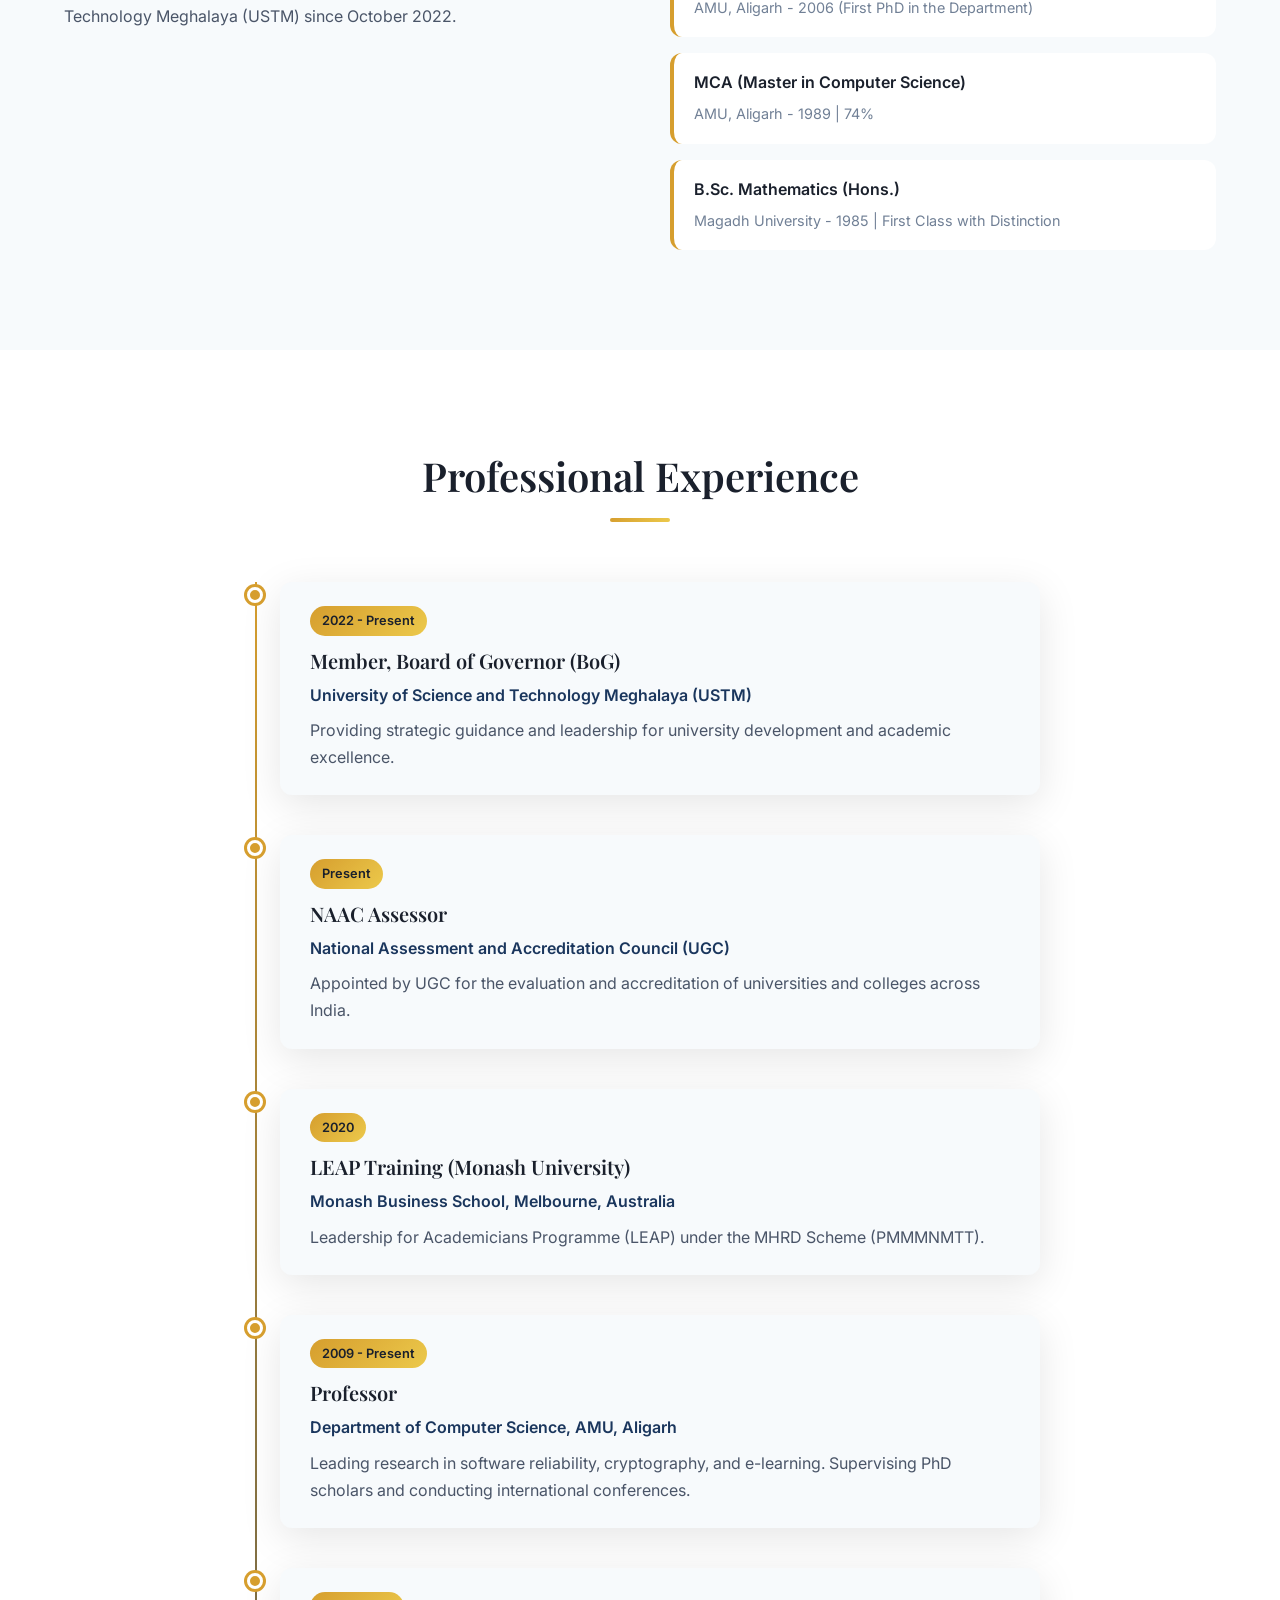
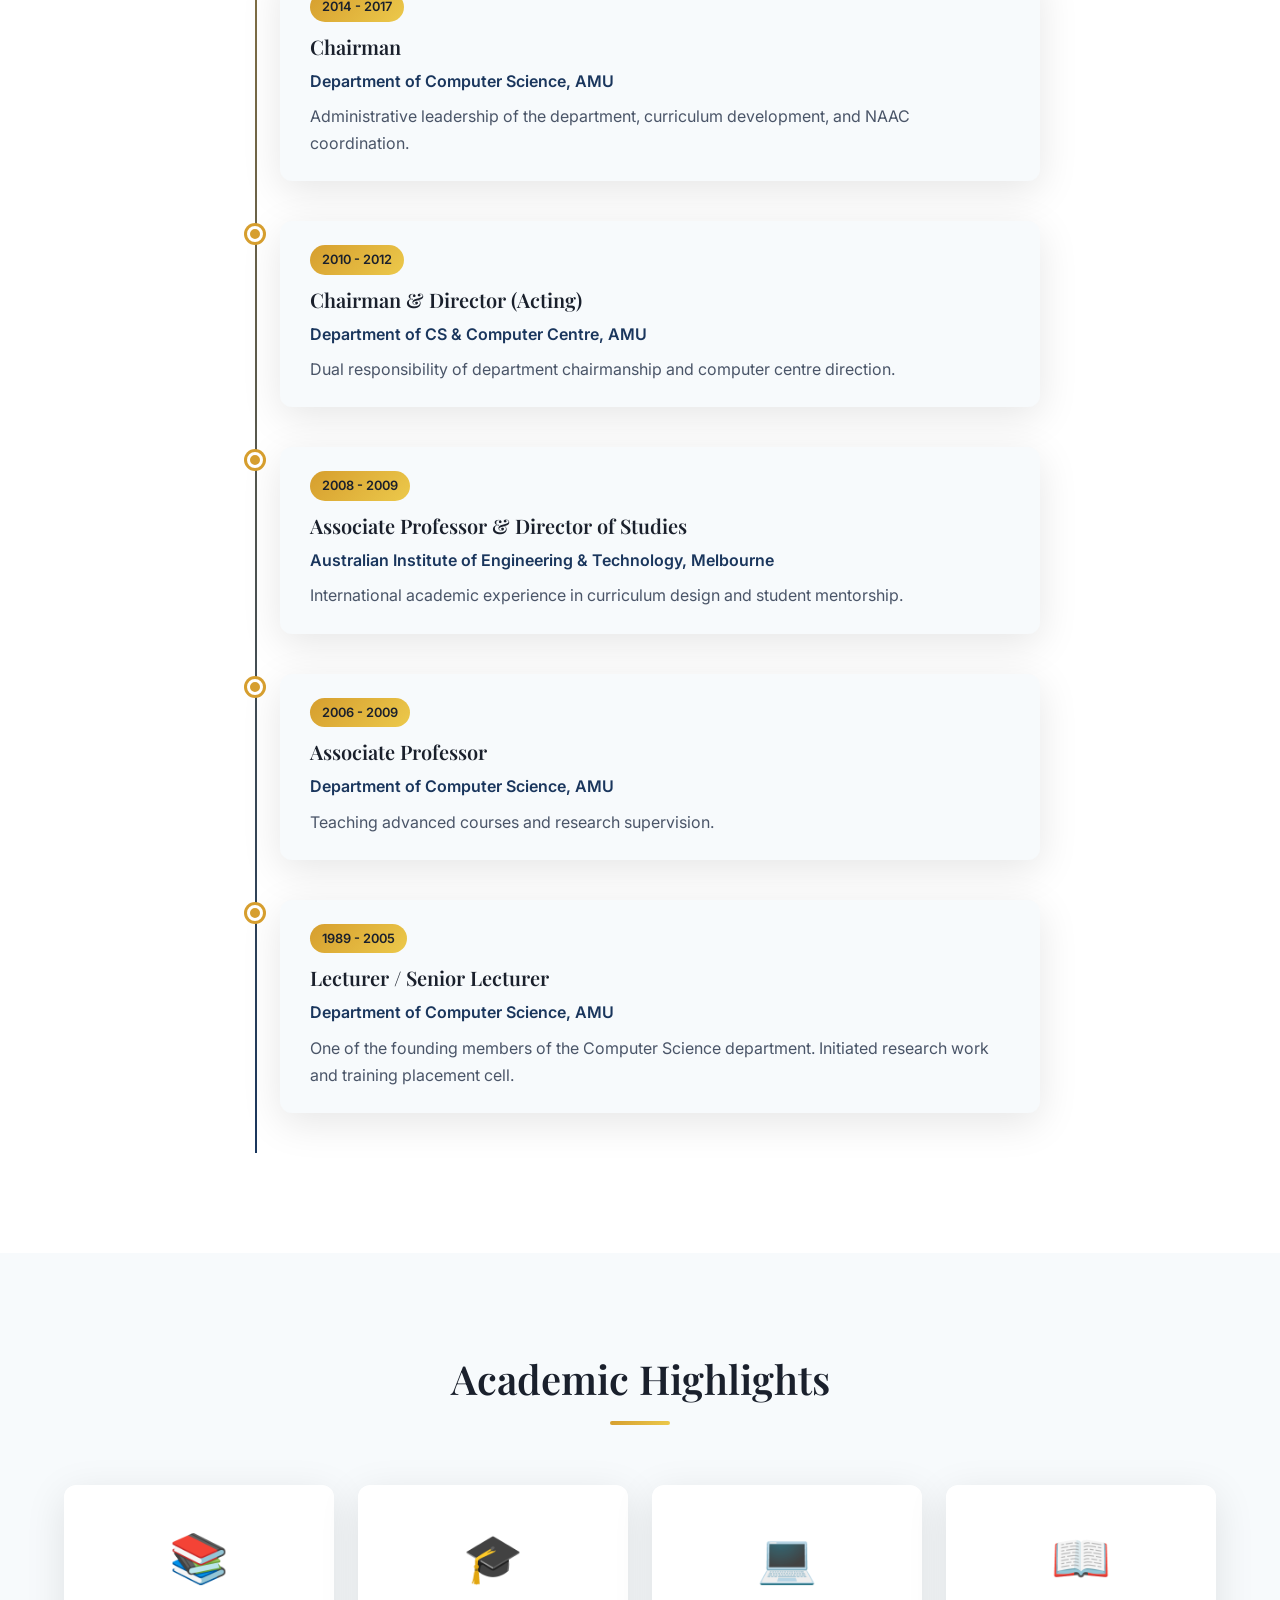
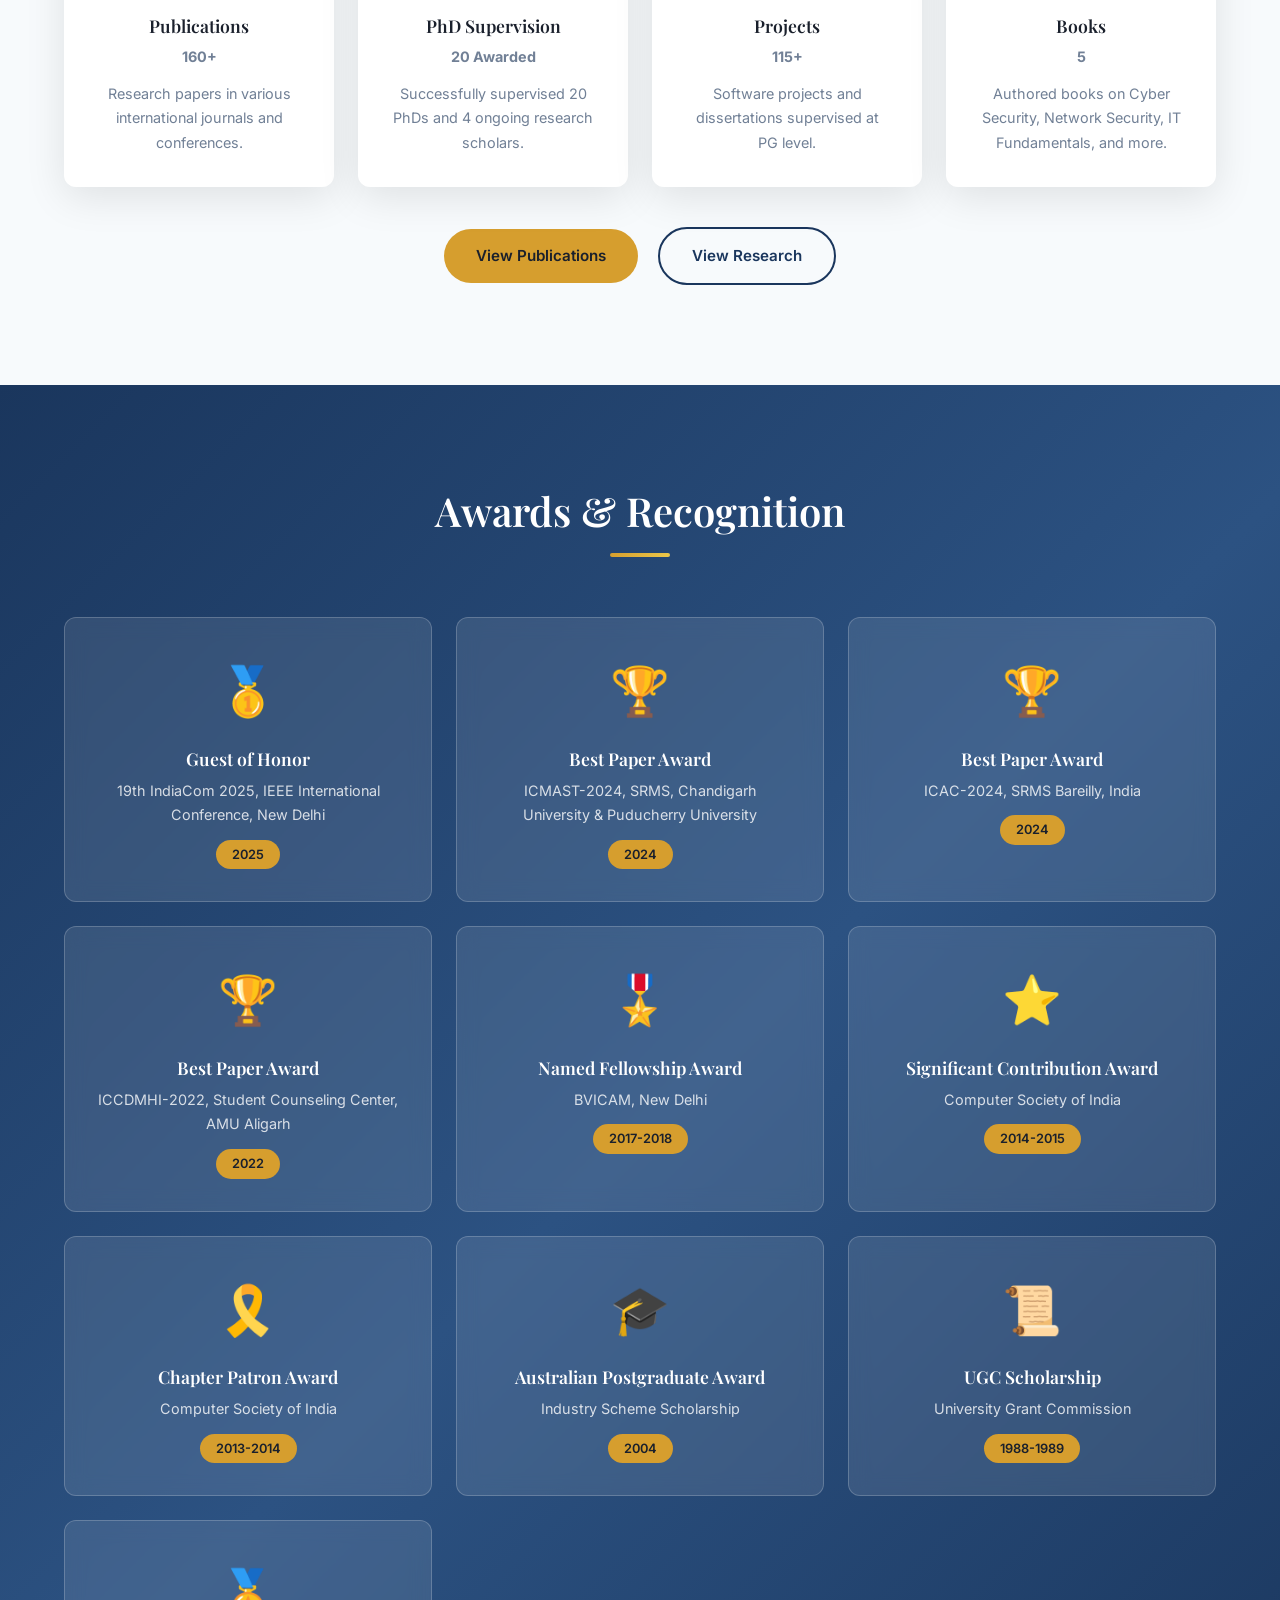
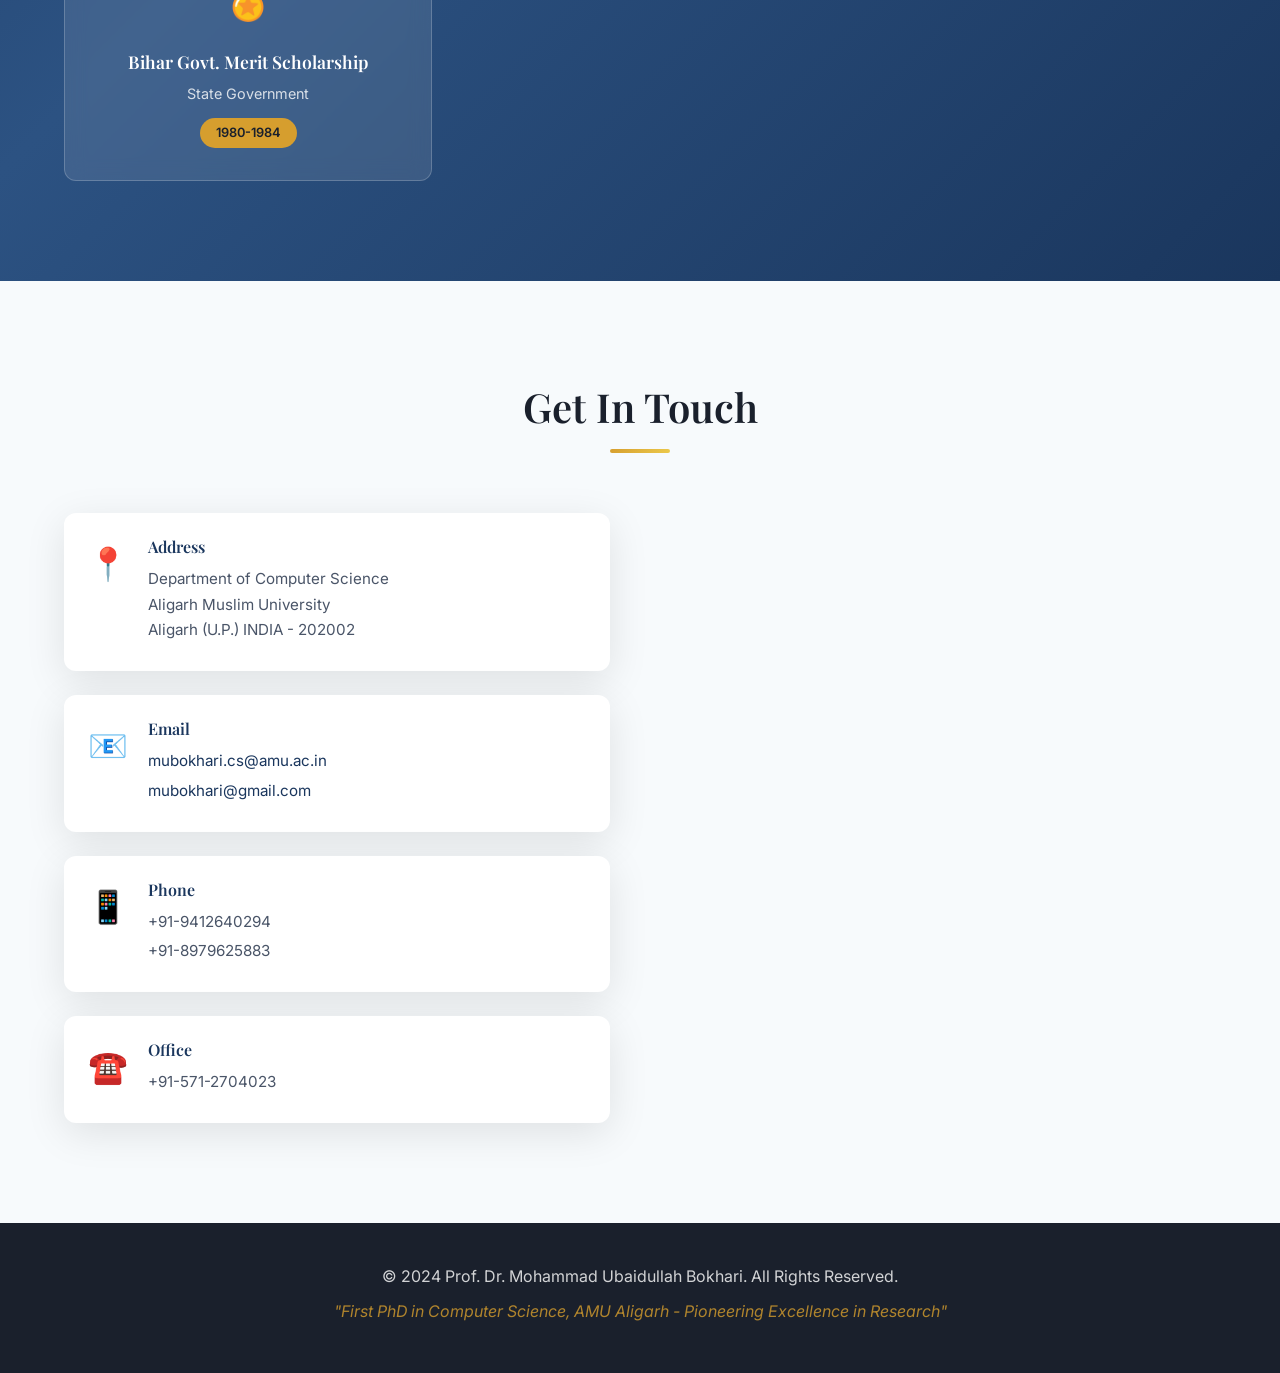
==== commit 3356b4e4: "Update portfolio with CV data, compress profile image, and fix layout issues" ====
--- a/index.html
+++ b/index.html
@@ -41,7 +41,7 @@
         <div class="hero-bg"></div>
         <div class="hero-content">
             <div class="hero-image">
-                <img src="profilepic.png" alt="Prof. Dr. Mohammad Ubaidullah Bokhari">
+                <img src="profilepic_compressed.png" alt="Prof. Dr. Mohammad Ubaidullah Bokhari">
             </div>
             <div class="hero-text">
                 <p class="hero-subtitle">Professor & Ex-Chairman</p>
@@ -49,19 +49,19 @@
                 <p class="hero-position">Department of Computer Science<br>Aligarh Muslim University, India</p>
                 <div class="hero-stats">
                     <div class="stat">
-                        <span class="stat-number">31+</span>
+                        <span class="stat-number">37+</span>
                         <span class="stat-label">Years Experience</span>
                     </div>
                     <div class="stat">
-                        <span class="stat-number">145+</span>
+                        <span class="stat-number">160+</span>
                         <span class="stat-label">Publications</span>
                     </div>
                     <div class="stat">
-                        <span class="stat-number">16</span>
+                        <span class="stat-number">20</span>
                         <span class="stat-label">PhD Supervised</span>
                     </div>
                     <div class="stat">
-                        <span class="stat-number">4</span>
+                        <span class="stat-number">5</span>
                         <span class="stat-label">Books Published</span>
                     </div>
                 </div>
@@ -84,33 +84,41 @@
             <div class="about-content">
                 <div class="about-text">
                     <p class="lead">I am a distinguished Professor of Computer Science at Aligarh Muslim University with
-                        over three decades of experience in teaching, research, and academic administration.</p>
+                        over thirty-seven years of experience in teaching, research, and academic administration.</p>
                     <p>I have the distinction of being the <strong>first person to complete Ph.D.</strong> in the
-                        Department of Computer Science at AMU, Aligarh in 2006. My research focuses on Software
-                        Reliability, Security and Cryptography, Software Engineering, E-Learning, and Database
-                        Management Systems.</p>
+                        Department of Computer Science at AMU, Aligarh in 2006. I also hold a <strong>D.Sc. in Computer
+                        Science</strong> (Crown University International, 2023). My research focuses on Software
+                        Reliability, Security and Cryptography, Software Engineering, E-Learning, Machine Learning,
+                        and Artificial Intelligence.</p>
                     <p>I have visited various countries including <strong>Australia, France, Canada, and South
                             Africa</strong> for research and acquiring academic excellence. I also served as Associate
                         Professor and Director of Studies at the Australian Institute of Engineering & Technology,
-                        Melbourne.</p>
+                        Melbourne. Currently serving as <strong>Member of Board of Governor (BoG)</strong> at the
+                        University of Science and Technology Meghalaya (USTM) since October 2022.</p>
                 </div>
                 <div class="about-details">
                     <h3>Areas of Interest</h3>
                     <div class="interests">
                         <span class="interest-tag">Software Reliability</span>
-                        <span class="interest-tag">Cryptography & Security</span>
+                        <span class="interest-tag">Cryptography &amp; Security</span>
                         <span class="interest-tag">Software Engineering</span>
                         <span class="interest-tag">E-Learning</span>
                         <span class="interest-tag">Database Management</span>
                         <span class="interest-tag">Stream Ciphers</span>
+                        <span class="interest-tag">Machine Learning</span>
+                        <span class="interest-tag">Artificial Intelligence</span>
                         <span class="interest-tag">Cloud Computing</span>
                         <span class="interest-tag">IoT Security</span>
                     </div>
                     <h3>Education</h3>
                     <div class="education-list">
                         <div class="education-item">
+                            <span class="degree">D.Sc. in Computer Science</span>
+                            <span class="institution">Crown University International - 2023</span>
+                        </div>
+                        <div class="education-item">
                             <span class="degree">Ph.D. in Computer Science</span>
-                            <span class="institution">AMU, Aligarh - 2006</span>
+                            <span class="institution">AMU, Aligarh - 2006 (First PhD in the Department)</span>
                         </div>
                         <div class="education-item">
                             <span class="degree">MCA (Master in Computer Science)</span>
@@ -131,6 +139,33 @@
         <div class="container">
             <h2 class="section-title">Professional Experience</h2>
             <div class="timeline">
+                <div class="timeline-item">
+                    <div class="timeline-marker"></div>
+                    <div class="timeline-content">
+                        <span class="timeline-date">2022 - Present</span>
+                        <h3>Member, Board of Governor (BoG)</h3>
+                        <p class="timeline-place">University of Science and Technology Meghalaya (USTM)</p>
+                        <p>Providing strategic guidance and leadership for university development and academic excellence.</p>
+                    </div>
+                </div>
+                <div class="timeline-item">
+                    <div class="timeline-marker"></div>
+                    <div class="timeline-content">
+                        <span class="timeline-date">Present</span>
+                        <h3>NAAC Assessor</h3>
+                        <p class="timeline-place">National Assessment and Accreditation Council (UGC)</p>
+                        <p>Appointed by UGC for the evaluation and accreditation of universities and colleges across India.</p>
+                    </div>
+                </div>
+                <div class="timeline-item">
+                    <div class="timeline-marker"></div>
+                    <div class="timeline-content">
+                        <span class="timeline-date">2020</span>
+                        <h3>LEAP Training (Monash University)</h3>
+                        <p class="timeline-place">Monash Business School, Melbourne, Australia</p>
+                        <p>Leadership for Academicians Programme (LEAP) under the MHRD Scheme (PMMMNMTT).</p>
+                    </div>
+                </div>
                 <div class="timeline-item">
                     <div class="timeline-marker"></div>
                     <div class="timeline-content">
@@ -200,14 +235,14 @@
                 <a href="publications.html" class="research-card">
                     <div class="research-icon">📚</div>
                     <h3>Publications</h3>
-                    <p class="research-number">145+</p>
+                    <p class="research-number">160+</p>
                     <p>Research papers in various international journals and conferences.</p>
                 </a>
                 <a href="research.html" class="research-card">
                     <div class="research-icon">🎓</div>
                     <h3>PhD Supervision</h3>
-                    <p class="research-number">16 Awarded</p>
-                    <p>Successfully supervised 16 PhDs and 4 ongoing research scholars.</p>
+                    <p class="research-number">20 Awarded</p>
+                    <p>Successfully supervised 20 PhDs and 4 ongoing research scholars.</p>
                 </a>
                 <a href="projects.html" class="research-card">
                     <div class="research-icon">💻</div>
@@ -218,8 +253,8 @@
                 <a href="publications.html" class="research-card">
                     <div class="research-icon">📖</div>
                     <h3>Books</h3>
-                    <p class="research-number">4</p>
-                    <p>Authored books on Cyber Security, IT Fundamentals, and more.</p>
+                    <p class="research-number">5</p>
+                    <p>Authored books on Cyber Security, Network Security, IT Fundamentals, and more.</p>
                 </a>
             </div>
             <div style="text-align: center; margin-top: 40px;">
@@ -236,7 +271,31 @@
             <h2 class="section-title">Awards & Recognition</h2>
             <div class="awards-grid">
                 <div class="award-card">
+                    <div class="award-icon">🥇</div>
+                    <h3>Guest of Honor</h3>
+                    <p>19th IndiaCom 2025, IEEE International Conference, New Delhi</p>
+                    <span class="award-year">2025</span>
+                </div>
+                <div class="award-card">
                     <div class="award-icon">🏆</div>
+                    <h3>Best Paper Award</h3>
+                    <p>ICMAST-2024, SRMS, Chandigarh University &amp; Puducherry University</p>
+                    <span class="award-year">2024</span>
+                </div>
+                <div class="award-card">
+                    <div class="award-icon">🏆</div>
+                    <h3>Best Paper Award</h3>
+                    <p>ICAC-2024, SRMS Bareilly, India</p>
+                    <span class="award-year">2024</span>
+                </div>
+                <div class="award-card">
+                    <div class="award-icon">🏆</div>
+                    <h3>Best Paper Award</h3>
+                    <p>ICCDMHI-2022, Student Counseling Center, AMU Aligarh</p>
+                    <span class="award-year">2022</span>
+                </div>
+                <div class="award-card">
+                    <div class="award-icon">🎖️</div>
                     <h3>Named Fellowship Award</h3>
                     <p>BVICAM, New Delhi</p>
                     <span class="award-year">2017-2018</span>
@@ -248,7 +307,7 @@
                     <span class="award-year">2014-2015</span>
                 </div>
                 <div class="award-card">
-                    <div class="award-icon">🎖️</div>
+                    <div class="award-icon">🎗️</div>
                     <h3>Chapter Patron Award</h3>
                     <p>Computer Society of India</p>
                     <span class="award-year">2013-2014</span>
--- a/style.css
+++ b/style.css
@@ -269,7 +269,7 @@
     align-items: center;
     gap: 60px;
     max-width: 1200px;
-    padding: 120px 24px 80px;
+    padding: 140px 24px 140px;
     position: relative;
     z-index: 1;
 }
@@ -387,6 +387,7 @@
     text-align: center;
     color: rgba(255, 255, 255, 0.7);
     font-size: 0.8rem;
+    z-index: 10;
 }
 
 .scroll-arrow {
@@ -395,7 +396,7 @@
     border-right: 2px solid rgba(255, 255, 255, 0.5);
     border-bottom: 2px solid rgba(255, 255, 255, 0.5);
     transform: rotate(45deg);
-    margin: 10px auto 0;
+    margin: 15px auto 0;
     animation: bounce 2s infinite;
 }
 
@@ -1067,6 +1068,10 @@
         justify-content: center;
     }
 
+    .scroll-indicator {
+        display: none;
+    }
+
     .about-content,
     .contact-content {
         grid-template-columns: 1fr;
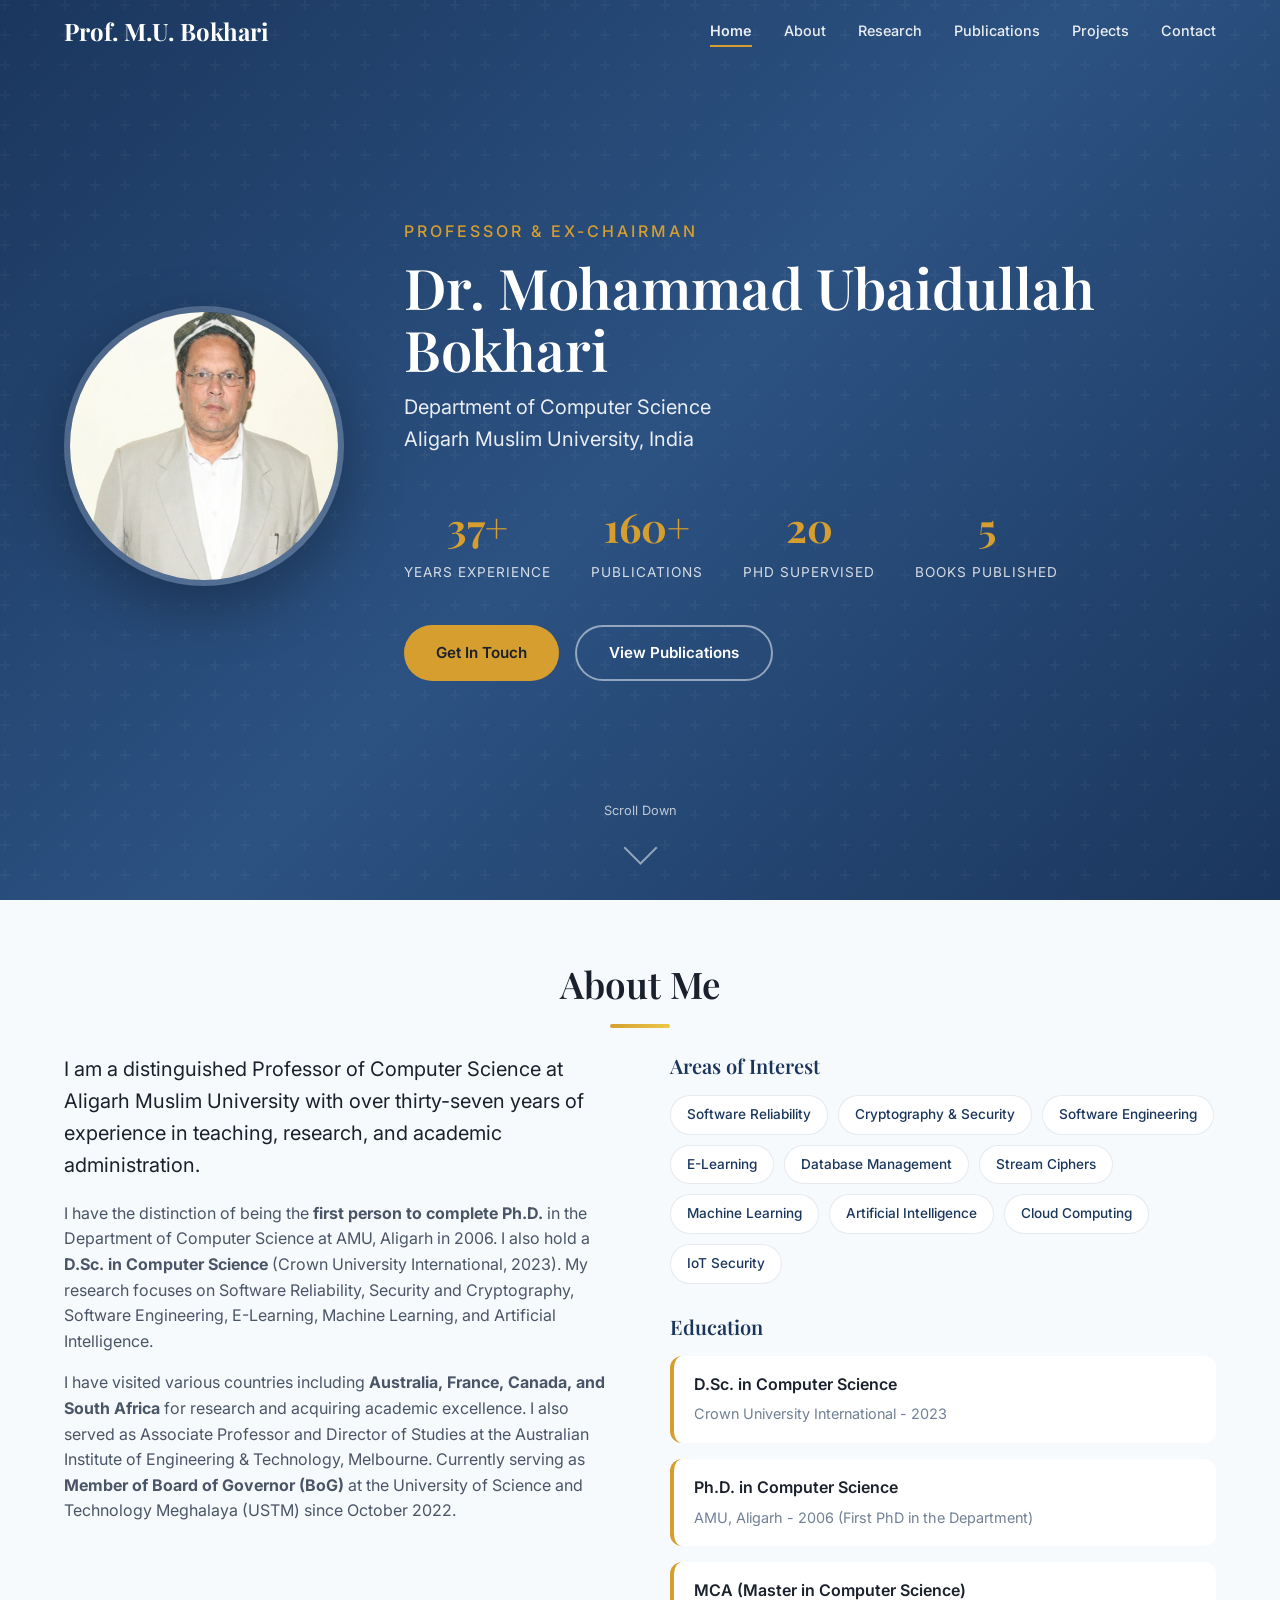
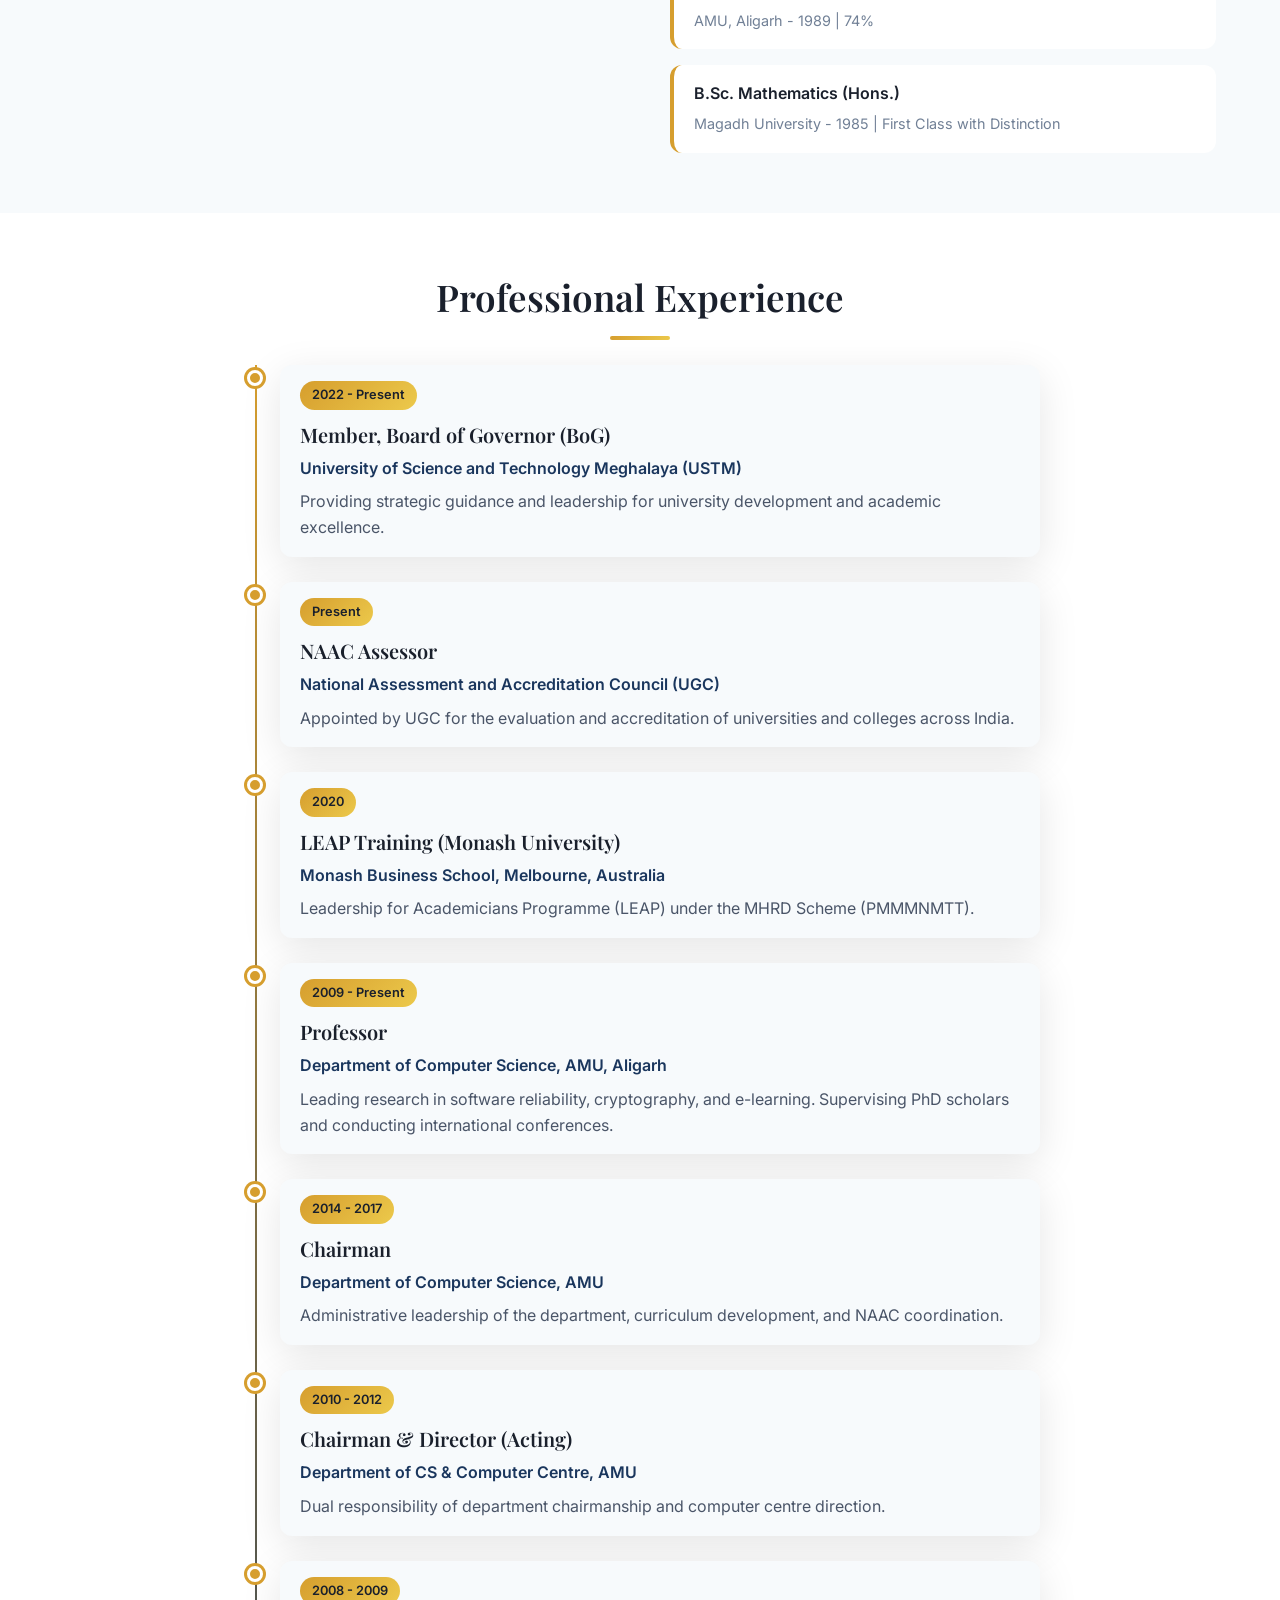
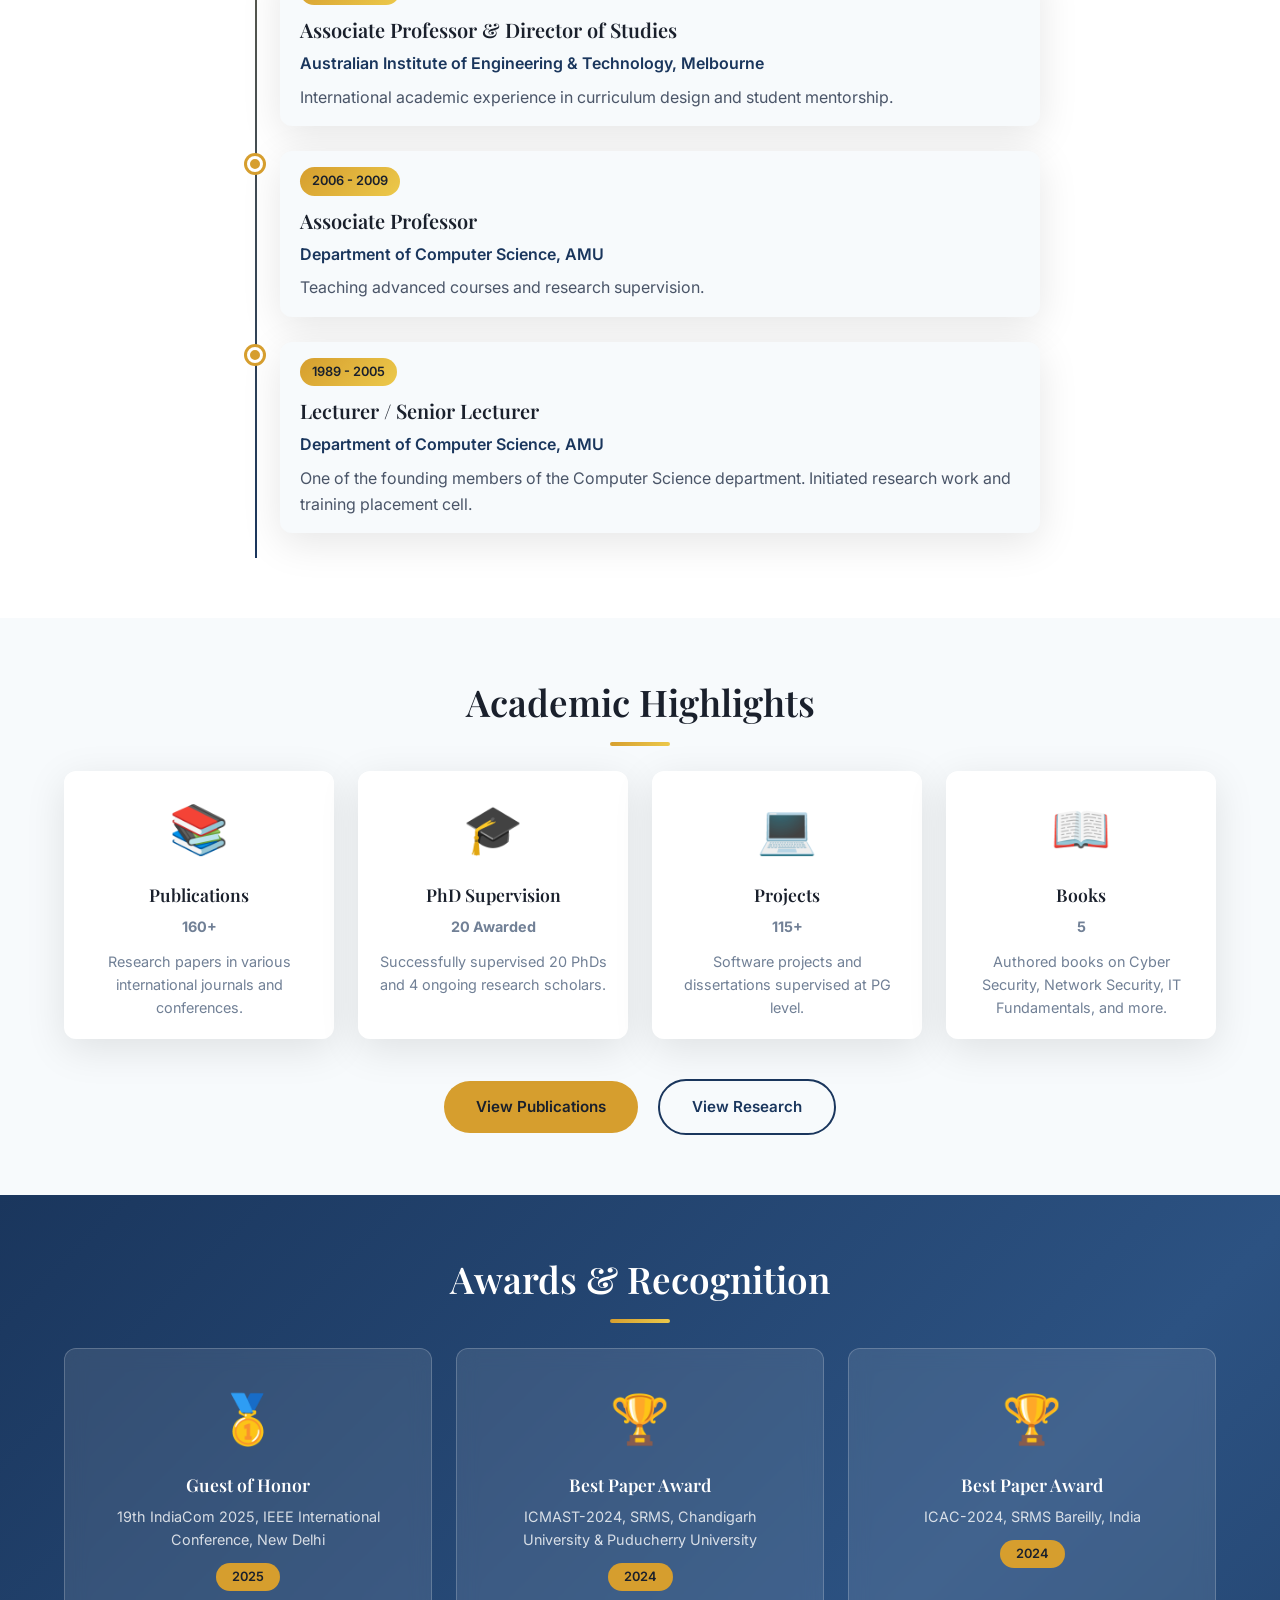
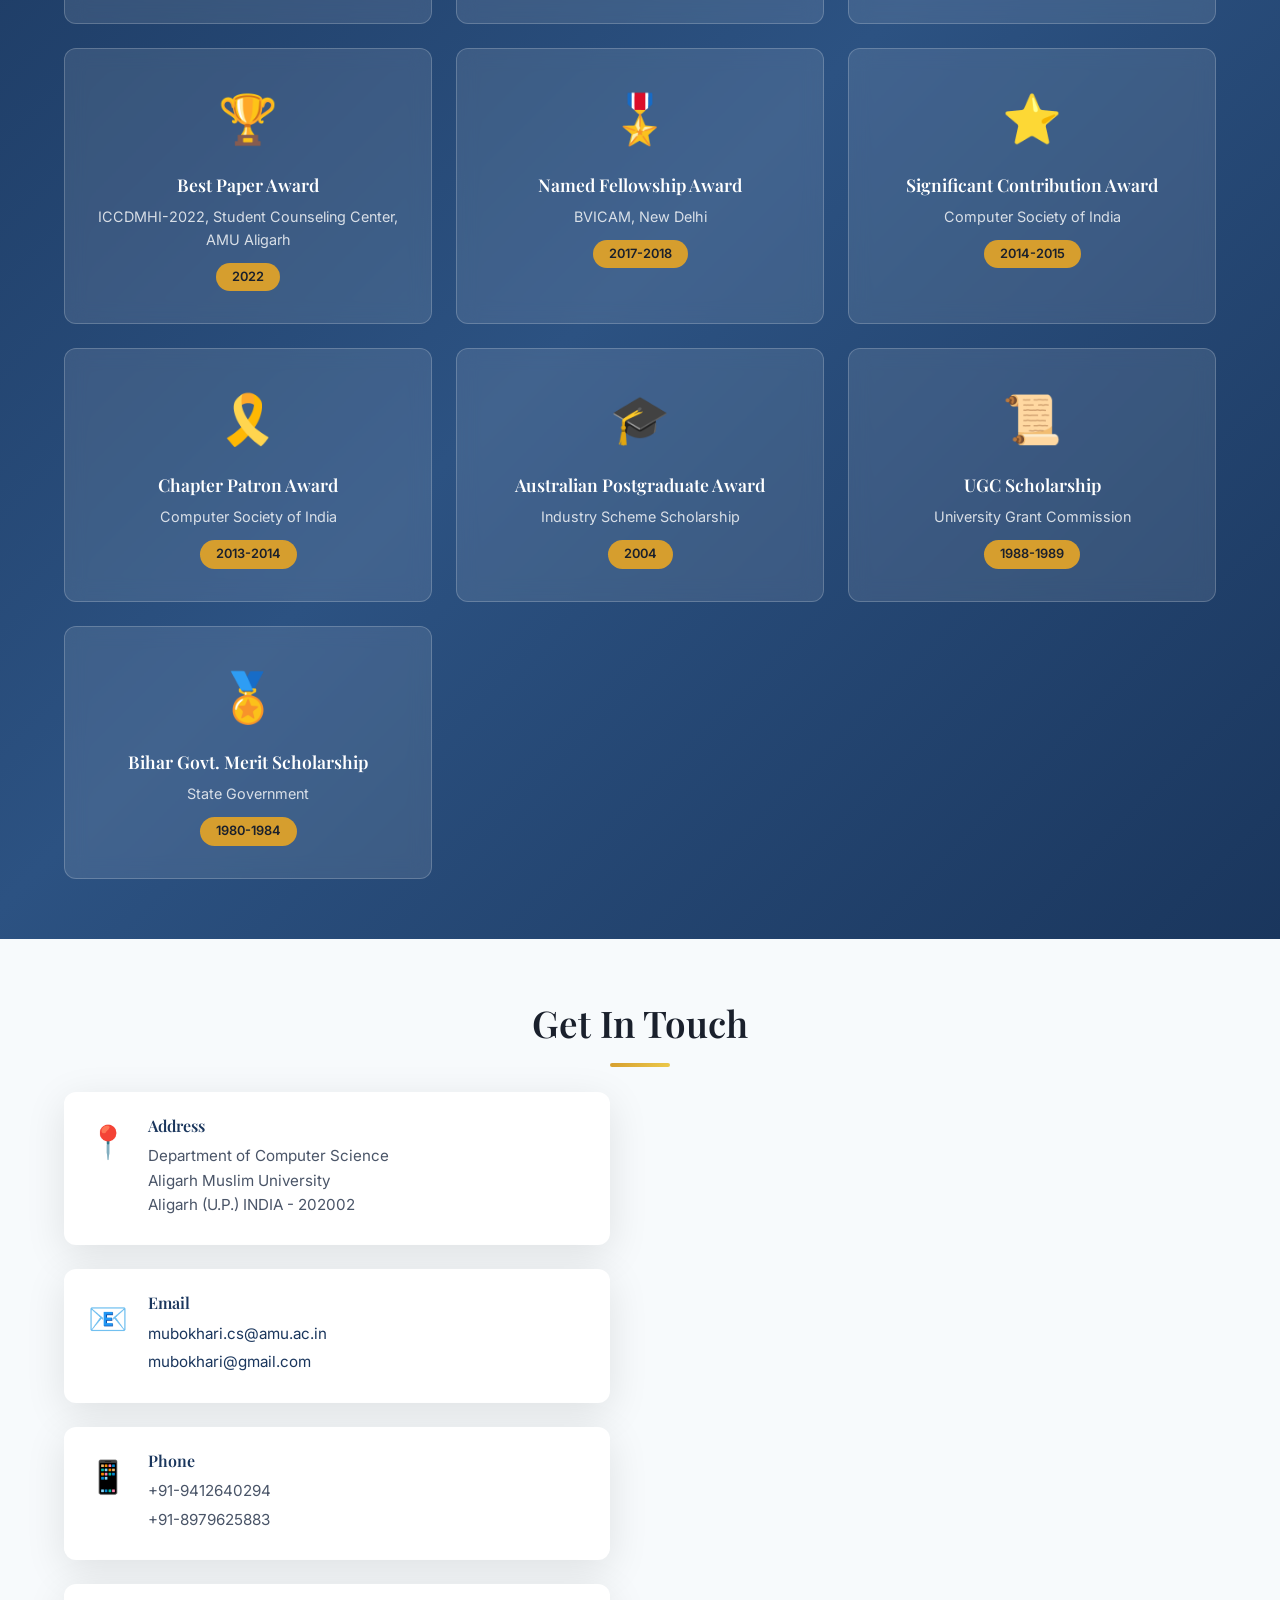
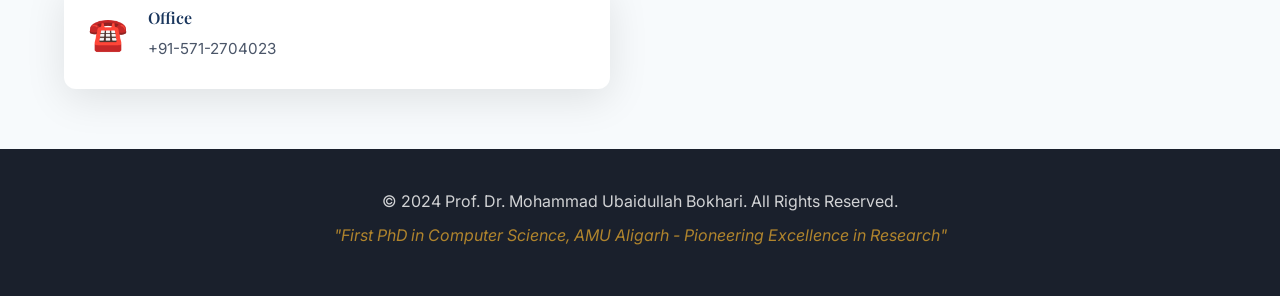
==== commit 99248fa7: "UI refinement: tightened spacing, improved mobile responsiveness, added PortfoliQue project and prof" ====
--- a/index.html
+++ b/index.html
@@ -13,6 +13,7 @@
         href="https://fonts.googleapis.com/css2?family=Playfair+Display:wght@400;600;700&family=Inter:wght@300;400;500;600&display=swap"
         rel="stylesheet">
     <link rel="stylesheet" href="style.css">
+    <link rel="icon" type="image/png" href="profilepic_compressed.png">
 </head>
 
 <body>
--- a/style.css
+++ b/style.css
@@ -34,7 +34,7 @@
 body {
     font-family: 'Inter', -apple-system, BlinkMacSystemFont, sans-serif;
     font-size: 16px;
-    line-height: 1.7;
+    line-height: 1.6;
     color: var(--text);
     background: var(--white);
     overflow-x: hidden;
@@ -76,7 +76,7 @@
     left: 0;
     right: 0;
     z-index: 1000;
-    padding: 20px 0;
+    padding: 12px 0;
     transition: var(--transition);
 }
 
@@ -84,7 +84,7 @@
     background: rgba(255, 255, 255, 0.95);
     backdrop-filter: blur(10px);
     box-shadow: var(--shadow);
-    padding: 12px 0;
+    padding: 8px 0;
 }
 
 .nav-container {
@@ -175,13 +175,19 @@
 /* ===== Page Header ===== */
 .page-header {
     background: var(--light);
-    padding: 160px 0 80px;
+    padding: 80px 0 20px;
     text-align: center;
     border-bottom: 1px solid rgba(0, 0, 0, 0.05);
 }
 
 .page-header .hero-title {
     color: var(--dark);
+    font-size: 2.5rem !important;
+    margin-bottom: 8px;
+}
+
+.page-header .hero-subtitle {
+    font-size: 1.1rem;
 }
 
 /* ===== Scholar Profile Card ===== */
@@ -421,13 +427,13 @@
 
 /* ===== Sections ===== */
 .section {
-    padding: 100px 0;
+    padding: 60px 0;
 }
 
 .section-title {
-    font-size: 2.5rem;
+    font-size: 2.3rem;
     text-align: center;
-    margin-bottom: 60px;
+    margin-bottom: 25px;
     position: relative;
 }
 
@@ -547,7 +553,7 @@
 
 .timeline-item {
     position: relative;
-    padding-bottom: 40px;
+    padding-bottom: 25px;
     opacity: 0;
     transform: translateY(30px);
     transition: all 0.6s ease;
@@ -572,7 +578,7 @@
 
 .timeline-content {
     background: var(--light);
-    padding: 24px 30px;
+    padding: 16px 20px;
     border-radius: var(--radius);
     box-shadow: var(--shadow);
 }
@@ -612,7 +618,7 @@
 
 .research-card {
     background: var(--white);
-    padding: 32px;
+    padding: 20px;
     border-radius: var(--radius);
     text-align: center;
     box-shadow: var(--shadow);
@@ -787,11 +793,11 @@
 
 .publication-item {
     display: flex;
-    gap: 24px;
-    padding: 24px;
+    gap: 20px;
+    padding: 16px;
     background: var(--light);
     border-radius: var(--radius);
-    margin-bottom: 16px;
+    margin-bottom: 12px;
     opacity: 0;
     transform: translateX(-30px);
     transition: all 0.5s ease;
@@ -1120,8 +1126,22 @@
 
     .scholars-table th,
     .scholars-table td {
-        font-size: 0.9rem;
-        padding: 12px;
+        font-size: 0.85rem;
+        padding: 10px 8px;
+    }
+
+    .page-header {
+        padding: 60px 0 15px;
+    }
+
+    .page-header .hero-title {
+        font-size: 2rem !important;
+    }
+
+    .hero-stats {
+        display: grid;
+        grid-template-columns: repeat(2, 1fr);
+        gap: 16px;
     }
 }
 
@@ -1132,7 +1152,23 @@
     }
 
     .hero-title {
-        font-size: 2rem;
+        font-size: 1.8rem;
+    }
+
+    .hero-buttons {
+        flex-direction: column;
+        width: 100%;
+        max-width: 300px;
+        margin: 0 auto;
+    }
+
+    .btn {
+        width: 100%;
+        padding: 12px 20px;
+    }
+
+    .hero-content {
+        padding-top: 100px;
     }
 
     .stat-number {
@@ -1155,7 +1191,20 @@
     }
 
     .scholars-table-container {
-        padding: 10px;
+        padding: 5px;
+    }
+
+    .hero-stats {
+        grid-template-columns: repeat(2, 1fr);
+        gap: 12px;
+    }
+
+    .stat-number {
+        font-size: 1.8rem;
+    }
+
+    .hero-title {
+        font-size: 1.8rem;
     }
 }
 
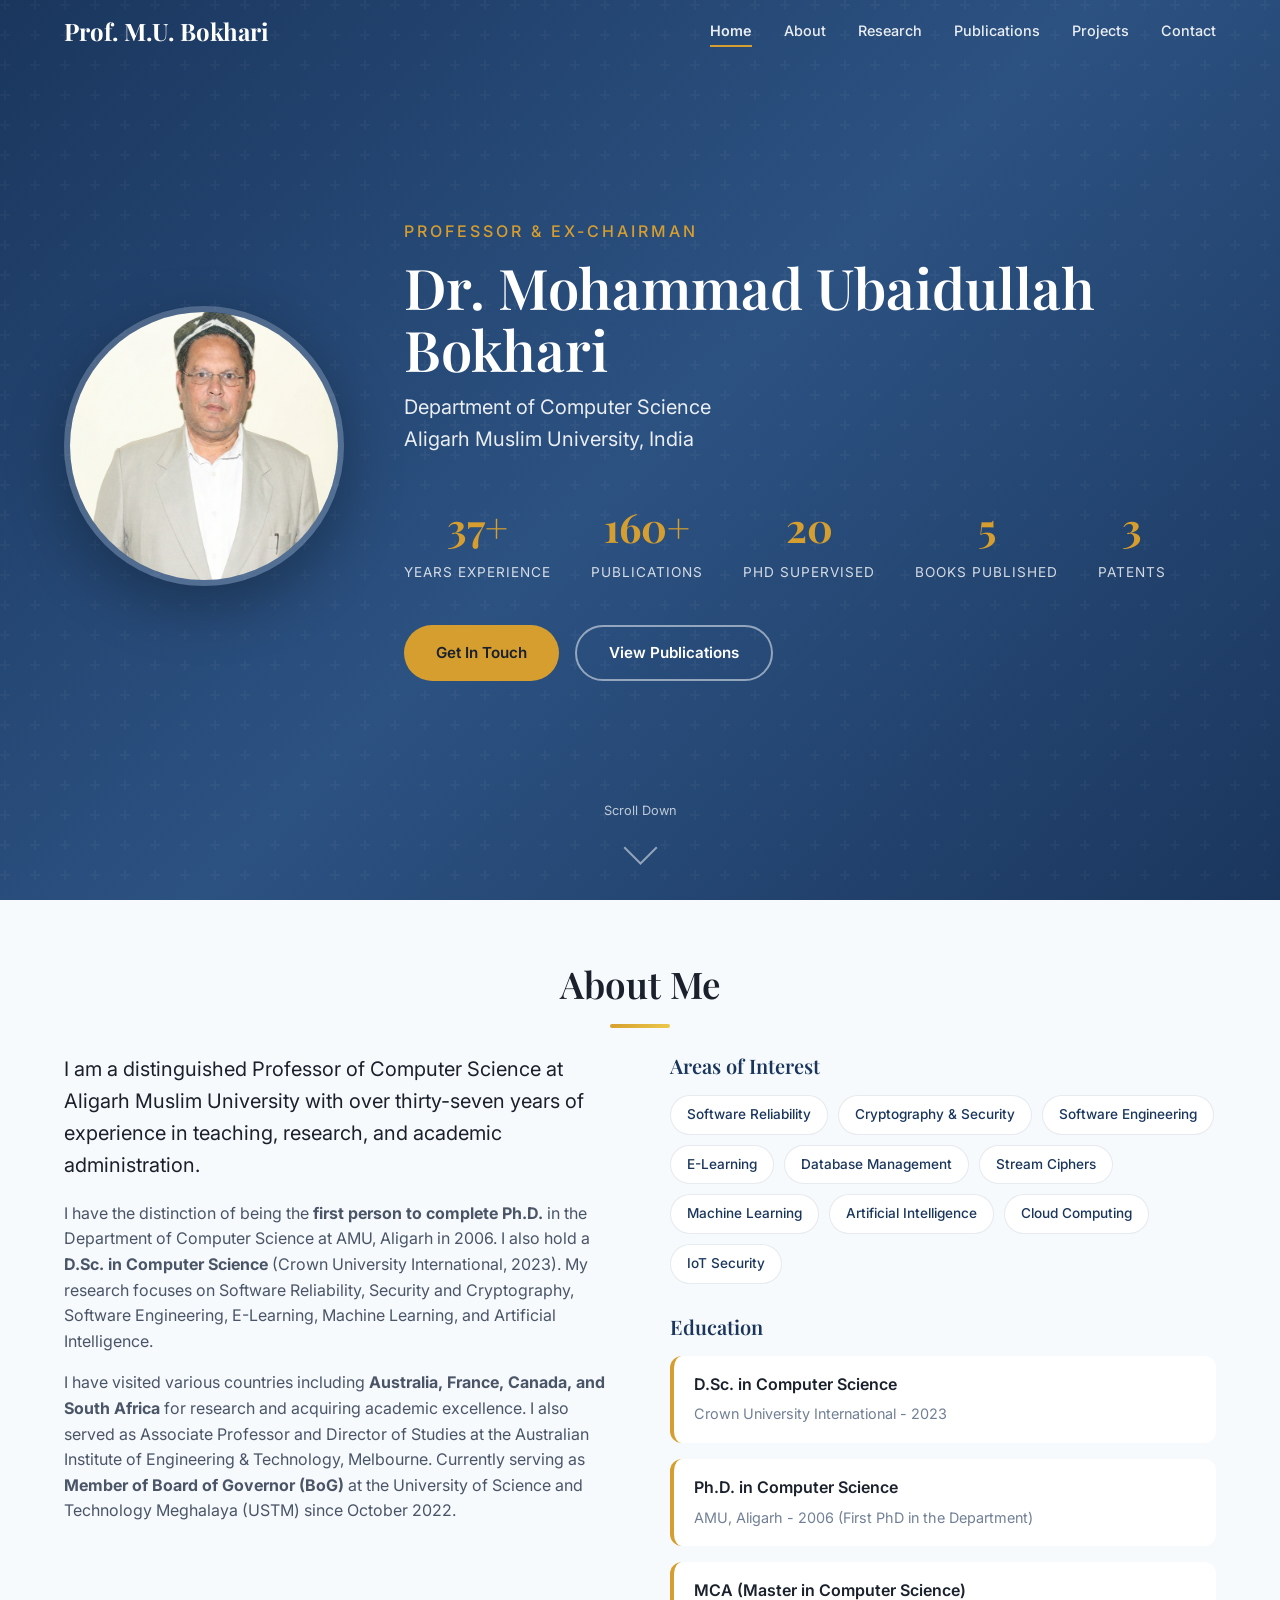
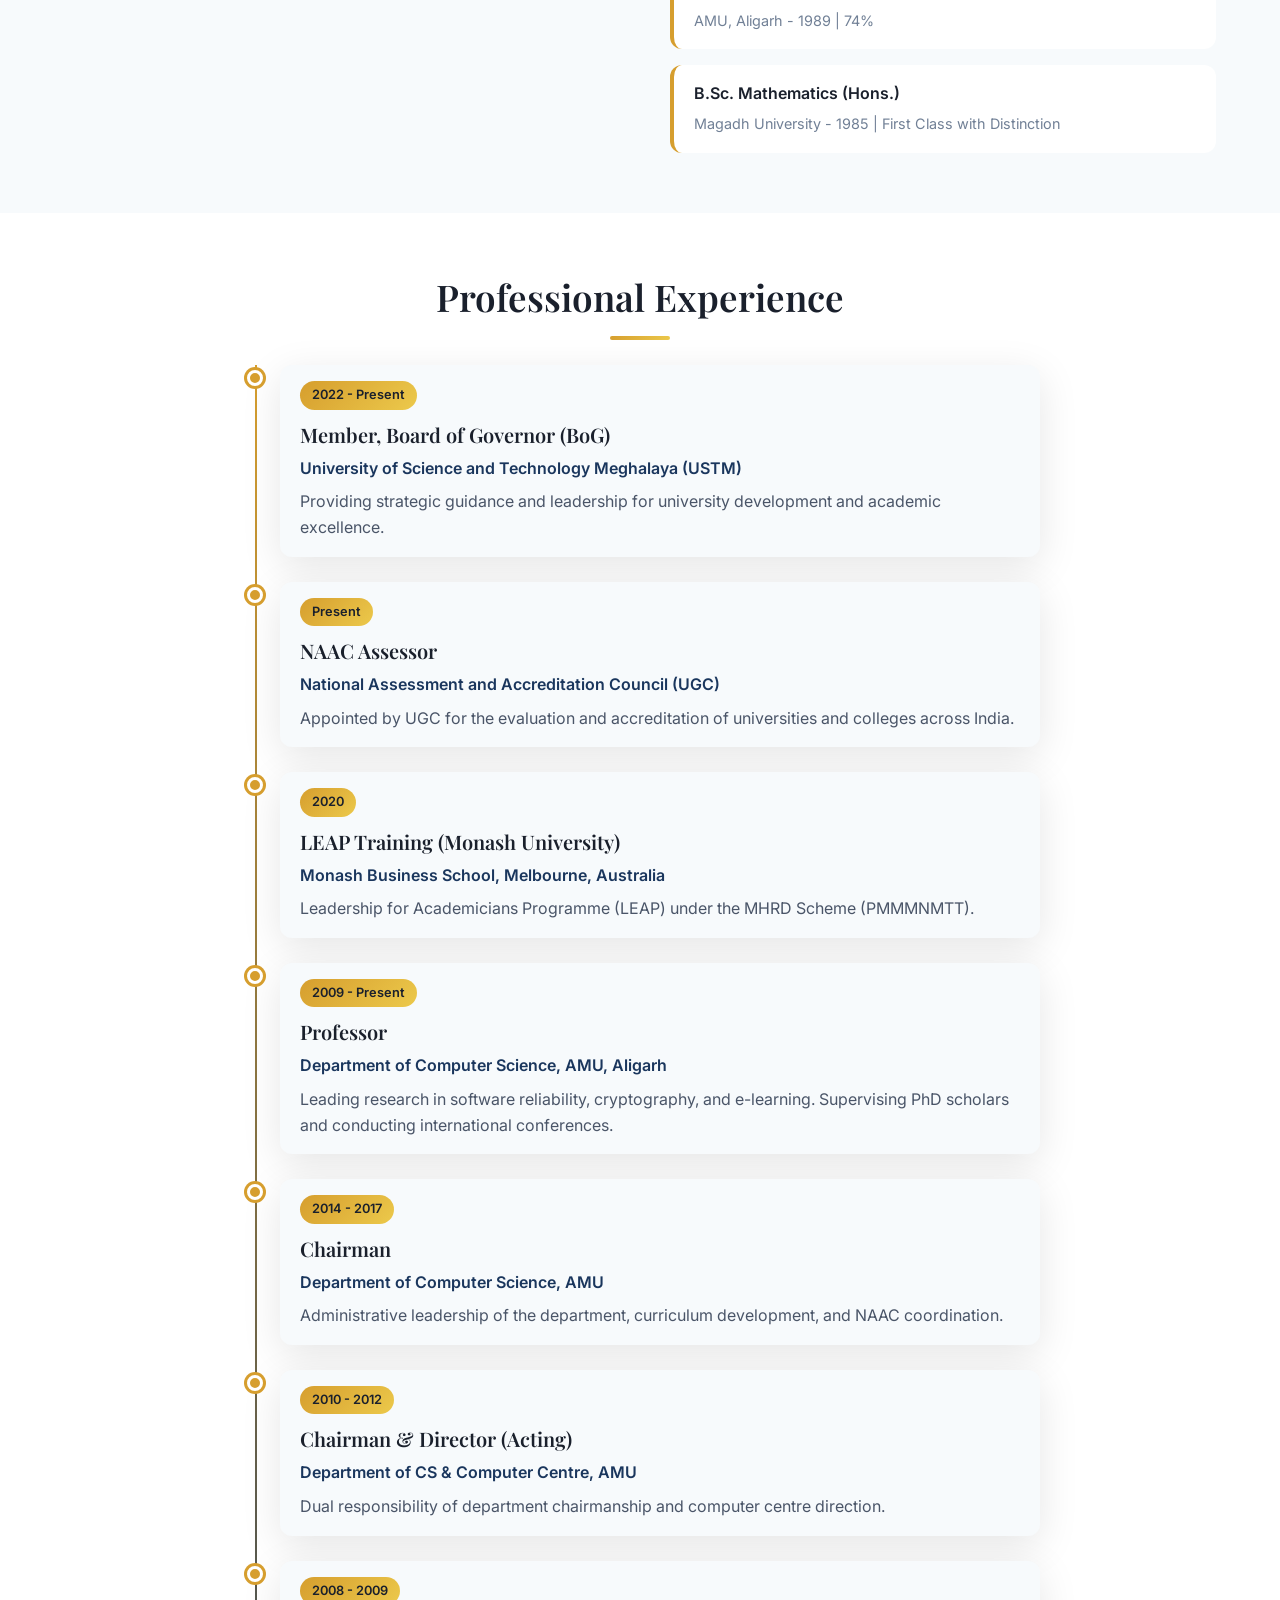
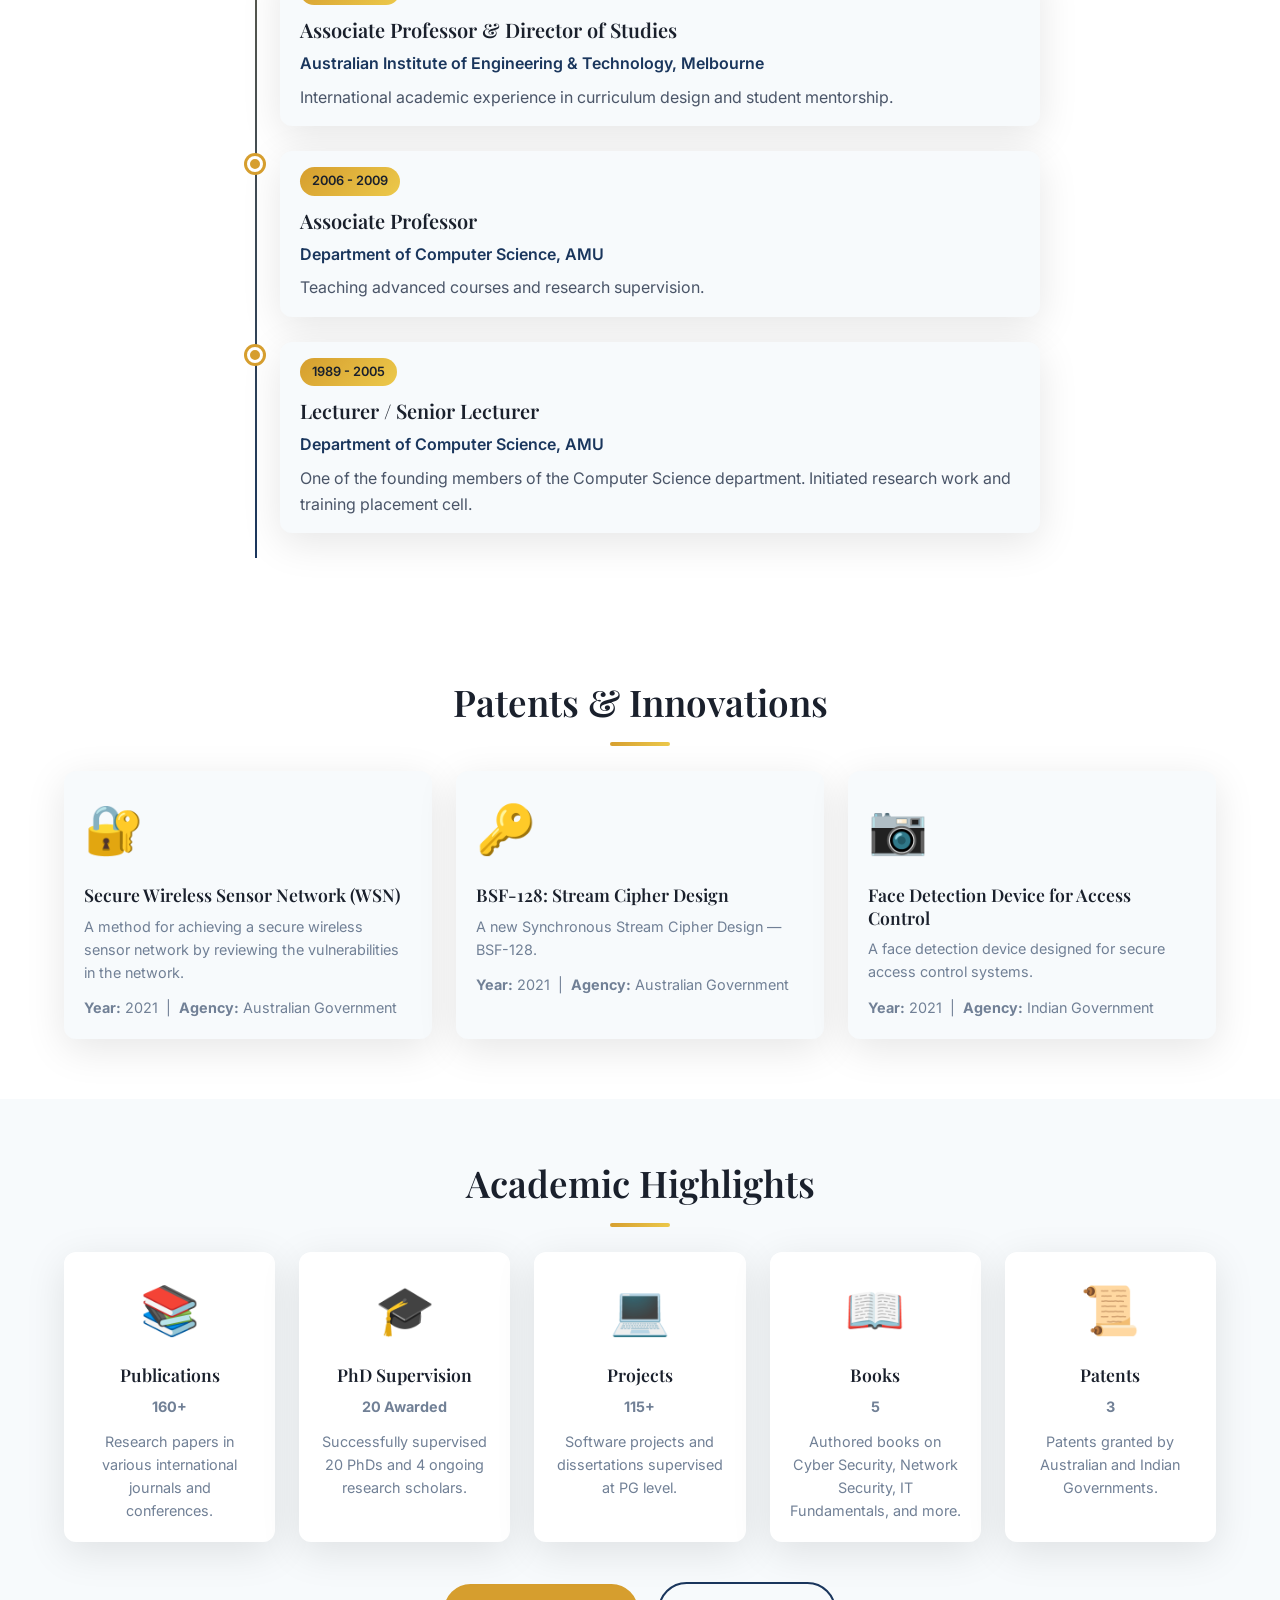
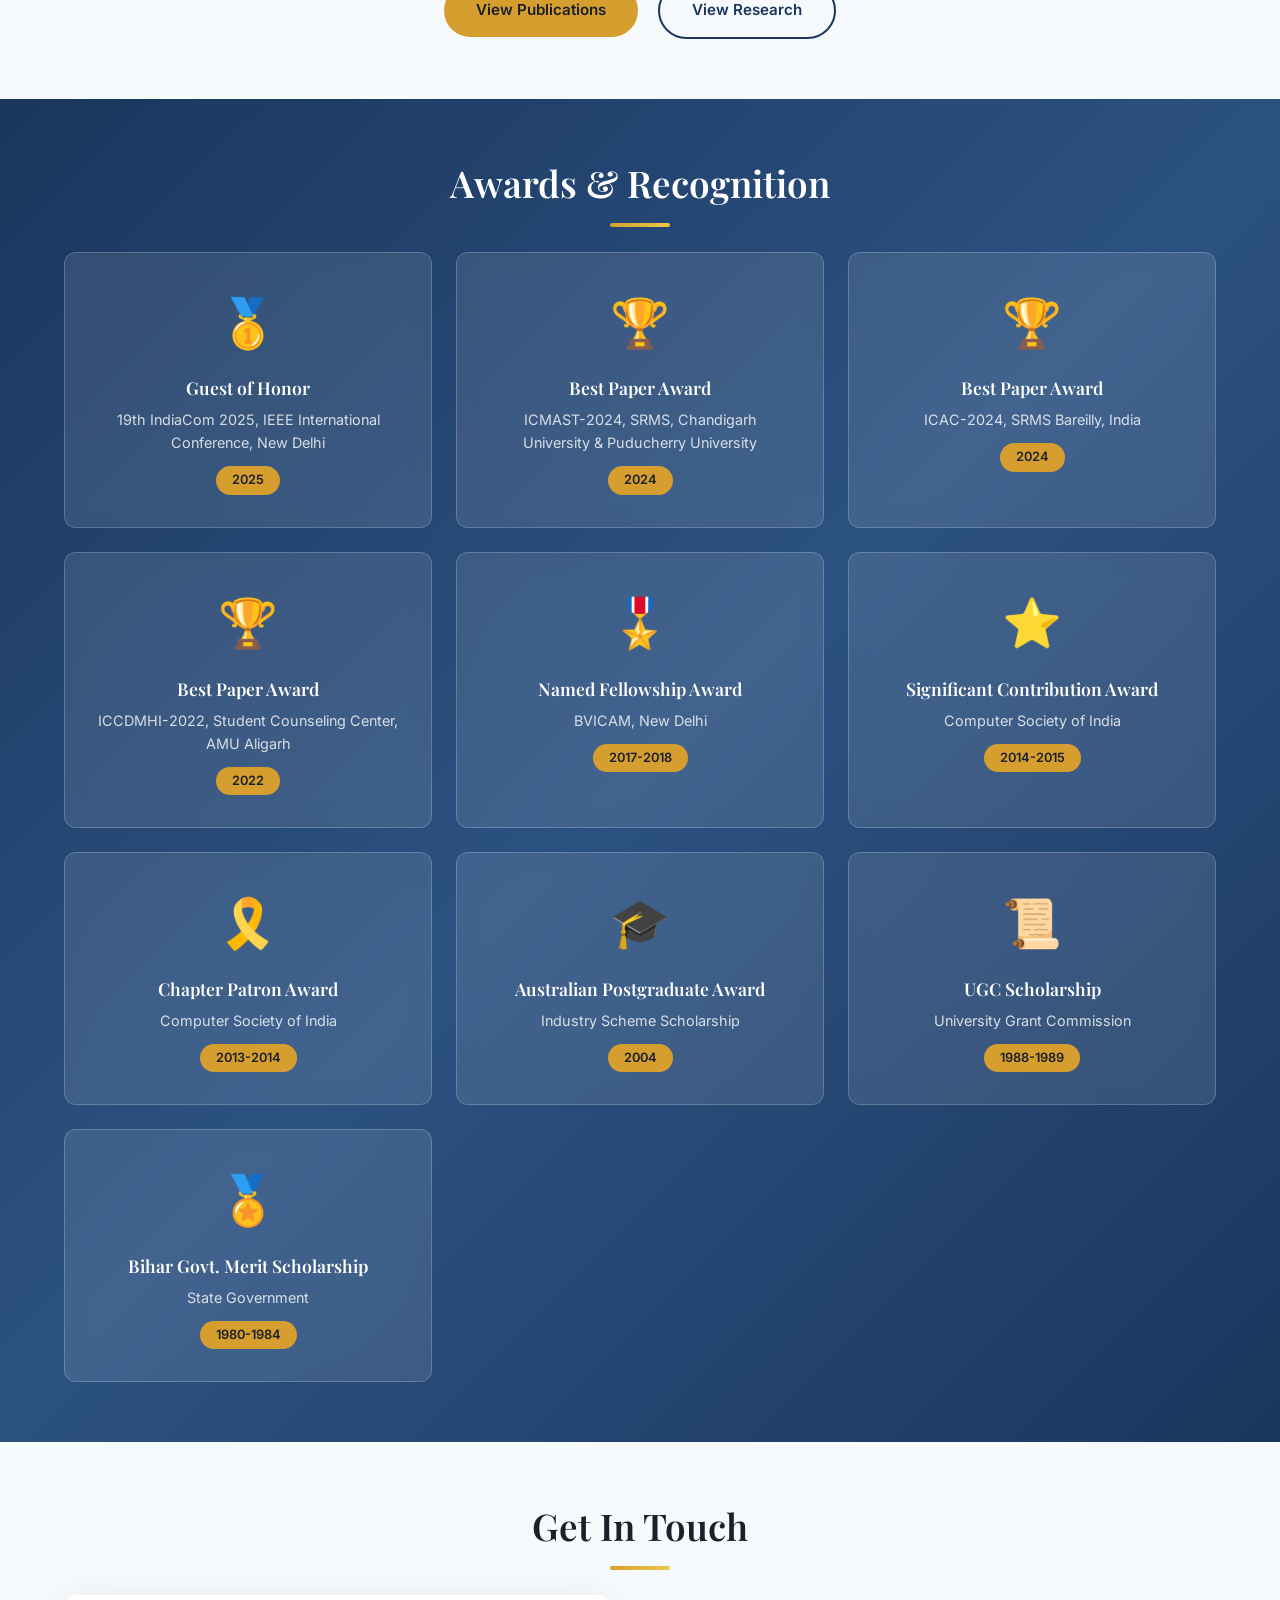
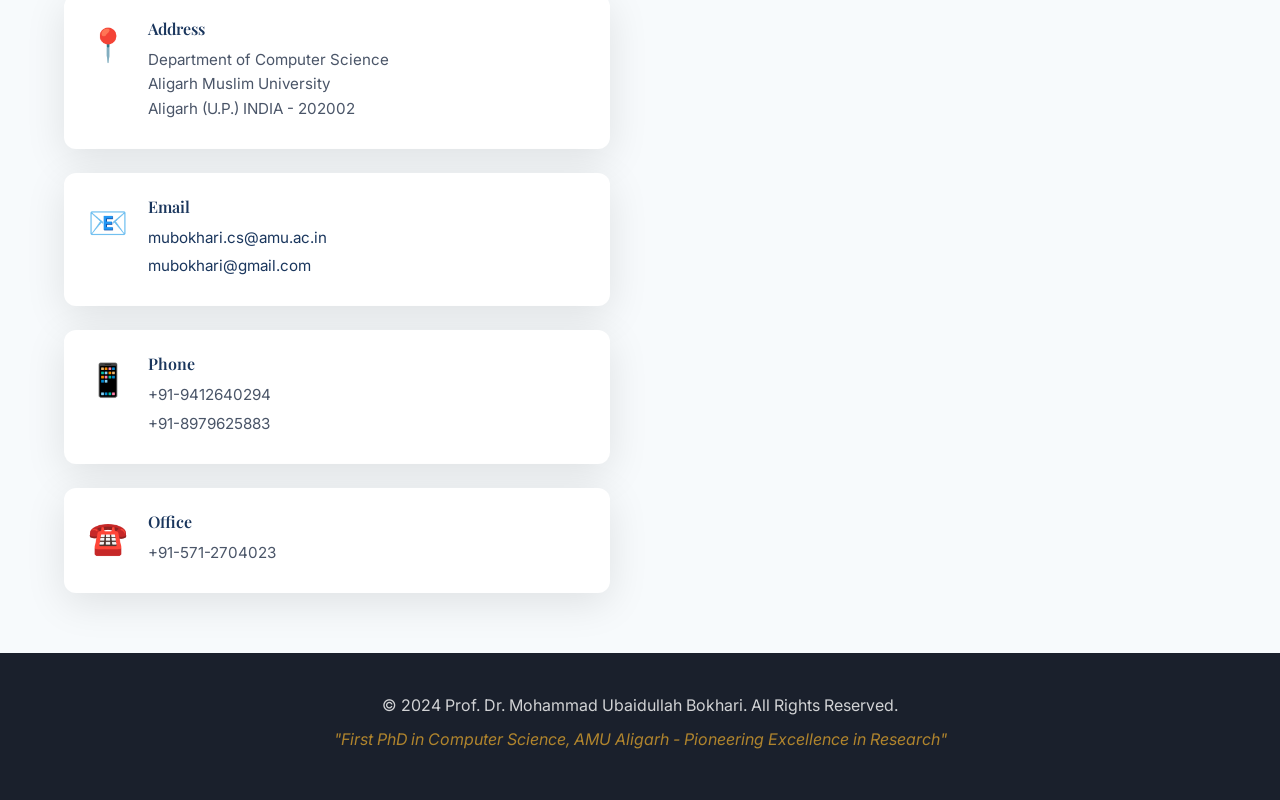
==== commit 32a7a85d: "Add detailed Patents section to home page and update hero stats" ====
--- a/index.html
+++ b/index.html
@@ -65,6 +65,10 @@
                         <span class="stat-number">5</span>
                         <span class="stat-label">Books Published</span>
                     </div>
+                    <div class="stat">
+                        <span class="stat-number">3</span>
+                        <span class="stat-label">Patents</span>
+                    </div>
                 </div>
                 <div class="hero-buttons">
                     <a href="#contact" class="btn btn-primary">Get In Touch</a>
@@ -228,6 +232,34 @@
         </div>
     </section>
 
+        <!-- Patents Section -->
+    <section id="home-patents" class="section" style="background: var(--white);">
+        <div class="container">
+            <h2 class="section-title">Patents & Innovations</h2>
+            <div class="research-grid" style="grid-template-columns: repeat(auto-fit, minmax(300px, 1fr));">
+                <div class="research-card animate-in" style="text-align: left; background: var(--light);">
+                    <div class="research-icon">🔐</div>
+                    <h3>Secure Wireless Sensor Network (WSN)</h3>
+                    <p>A method for achieving a secure wireless sensor network by reviewing the vulnerabilities in the network.</p>
+                    <p style="margin-top: 12px;"><strong>Year:</strong> 2021 &nbsp;|&nbsp; <strong>Agency:</strong> Australian Government</p>
+                </div>
+                <div class="research-card animate-in" style="text-align: left; background: var(--light);">
+                    <div class="research-icon">🔑</div>
+                    <h3>BSF-128: Stream Cipher Design</h3>
+                    <p>A new Synchronous Stream Cipher Design — BSF-128.</p>
+                    <p style="margin-top: 12px;"><strong>Year:</strong> 2021 &nbsp;|&nbsp; <strong>Agency:</strong> Australian Government</p>
+                </div>
+                <div class="research-card animate-in" style="text-align: left; background: var(--light);">
+                    <div class="research-icon">📷</div>
+                    <h3>Face Detection Device for Access Control</h3>
+                    <p>A face detection device designed for secure access control systems.</p>
+                    <p style="margin-top: 12px;"><strong>Year:</strong> 2021 &nbsp;|&nbsp; <strong>Agency:</strong> Indian Government</p>
+                </div>
+            </div>
+        </div>
+    </section>
+
+    
     <!-- Highlights Section (Replaces full Research/Publications) -->
     <section class="section" style="background: var(--light);">
         <div class="container">
@@ -257,6 +289,12 @@
                     <p class="research-number">5</p>
                     <p>Authored books on Cyber Security, Network Security, IT Fundamentals, and more.</p>
                 </a>
+                <a href="#home-patents" class="research-card">
+                    <div class="research-icon">📜</div>
+                    <h3>Patents</h3>
+                    <p class="research-number">3</p>
+                    <p>Patents granted by Australian and Indian Governments.</p>
+                </a>
             </div>
             <div style="text-align: center; margin-top: 40px;">
                 <a href="publications.html" class="btn btn-primary" style="margin-right: 16px;">View Publications</a>
--- a/style.css
+++ b/style.css
@@ -321,6 +321,7 @@
 
 .hero-stats {
     display: flex;
+    flex-wrap: wrap;
     gap: 40px;
     margin-bottom: 40px;
 }
@@ -612,7 +613,7 @@
 
 .research-grid {
     display: grid;
-    grid-template-columns: repeat(4, 1fr);
+    grid-template-columns: repeat(auto-fit, minmax(200px, 1fr));
     gap: 24px;
 }
 
